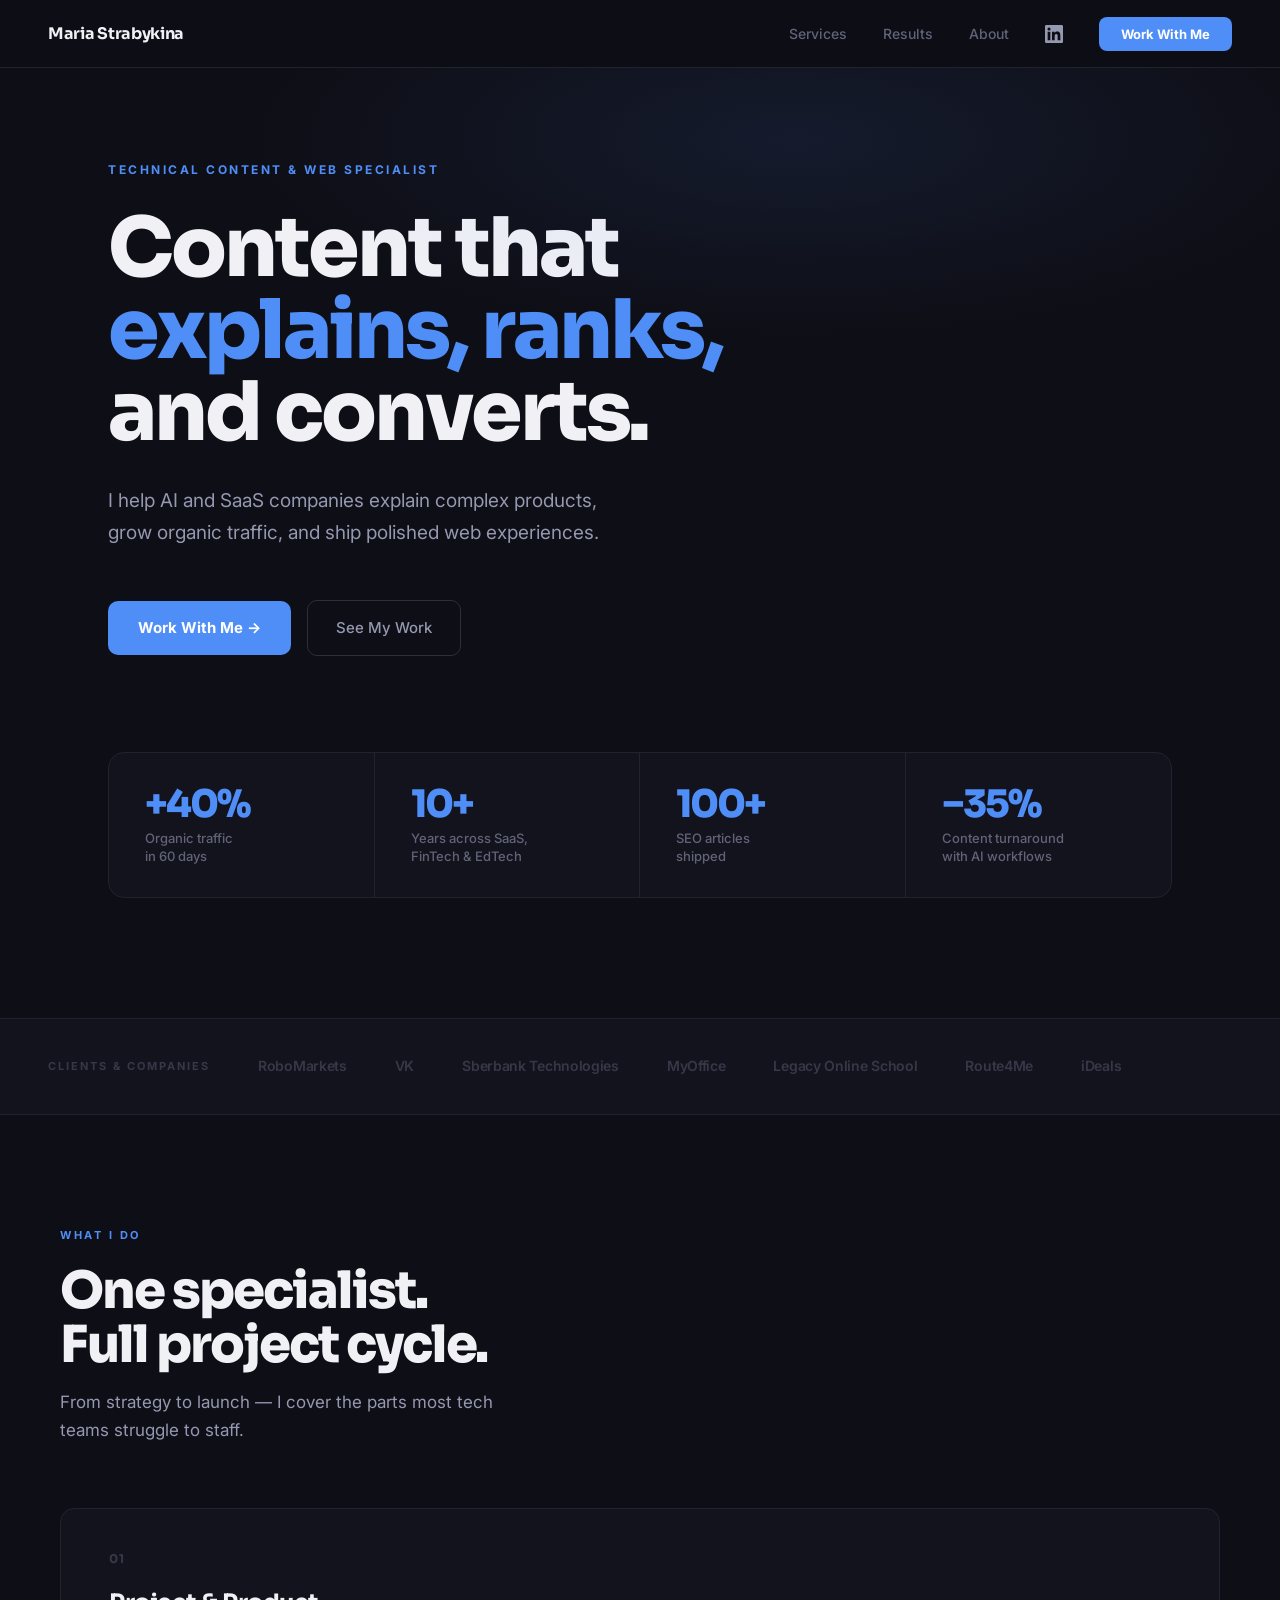
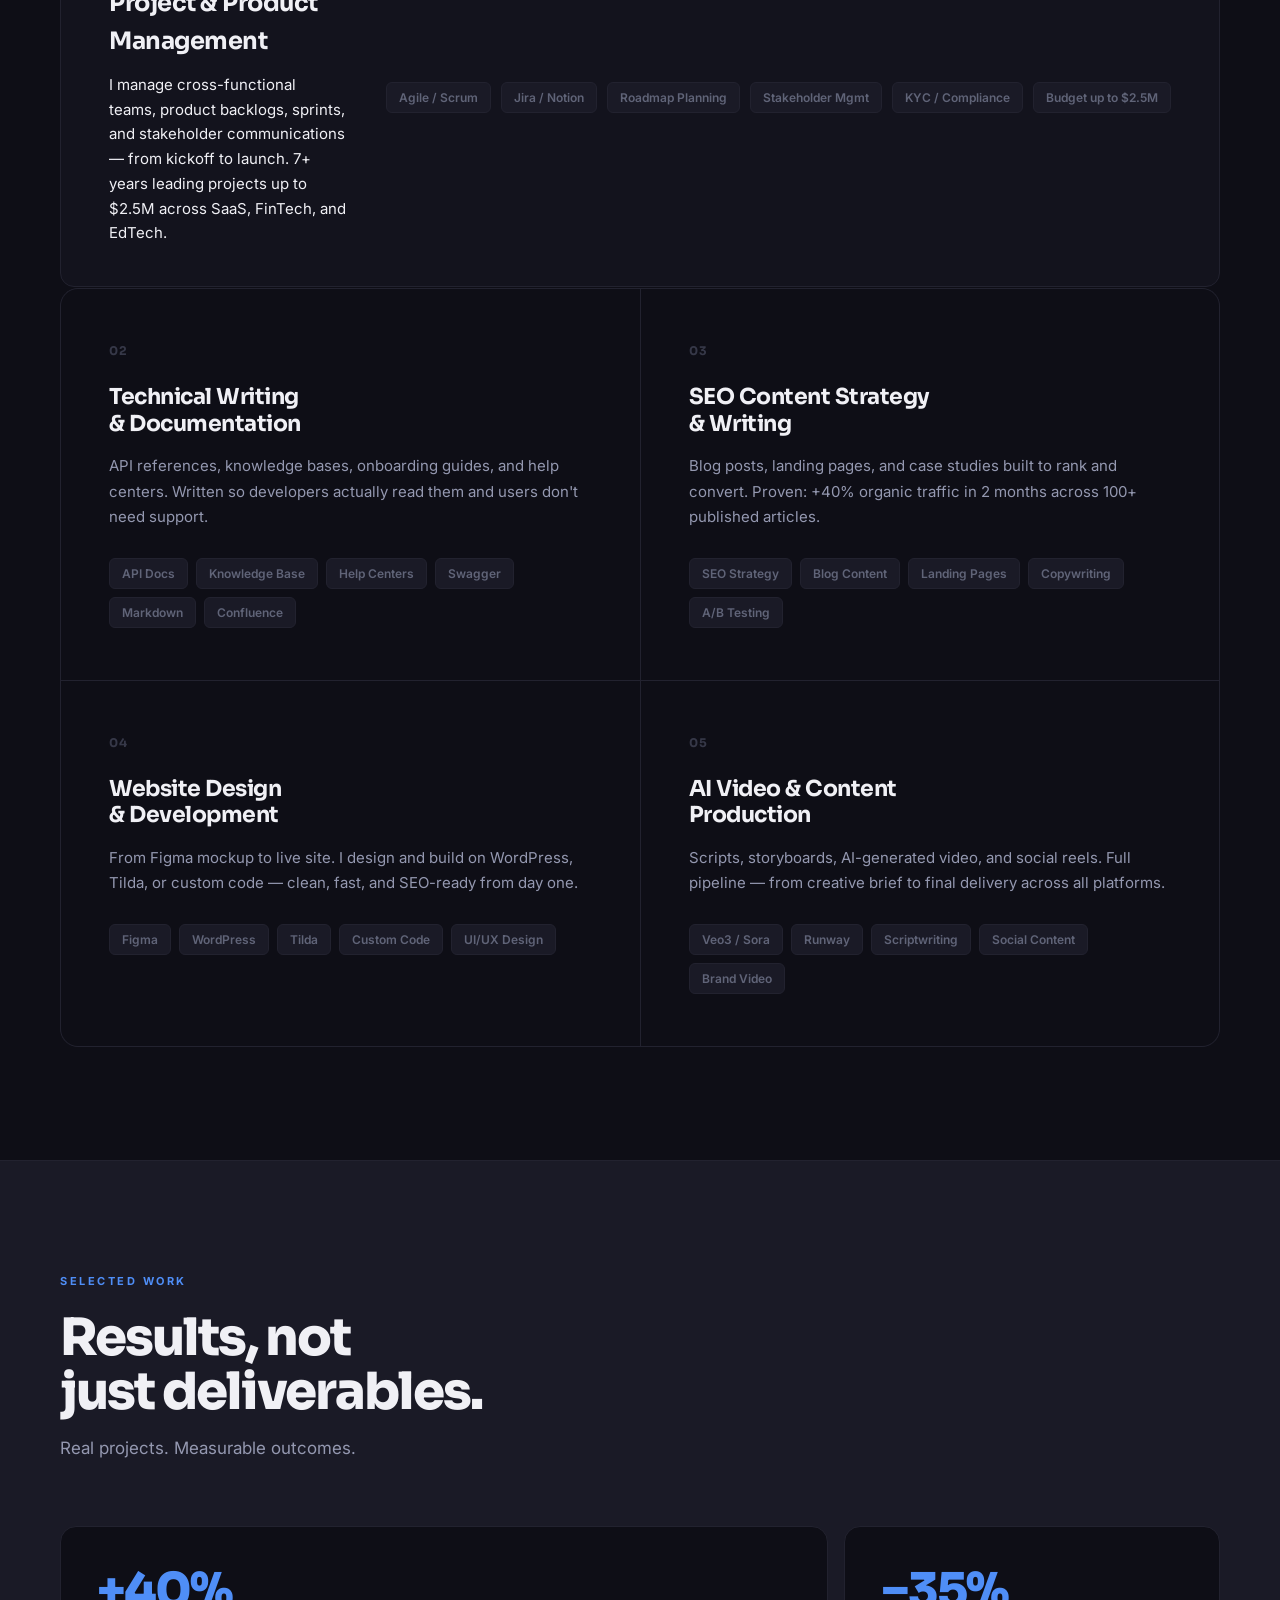
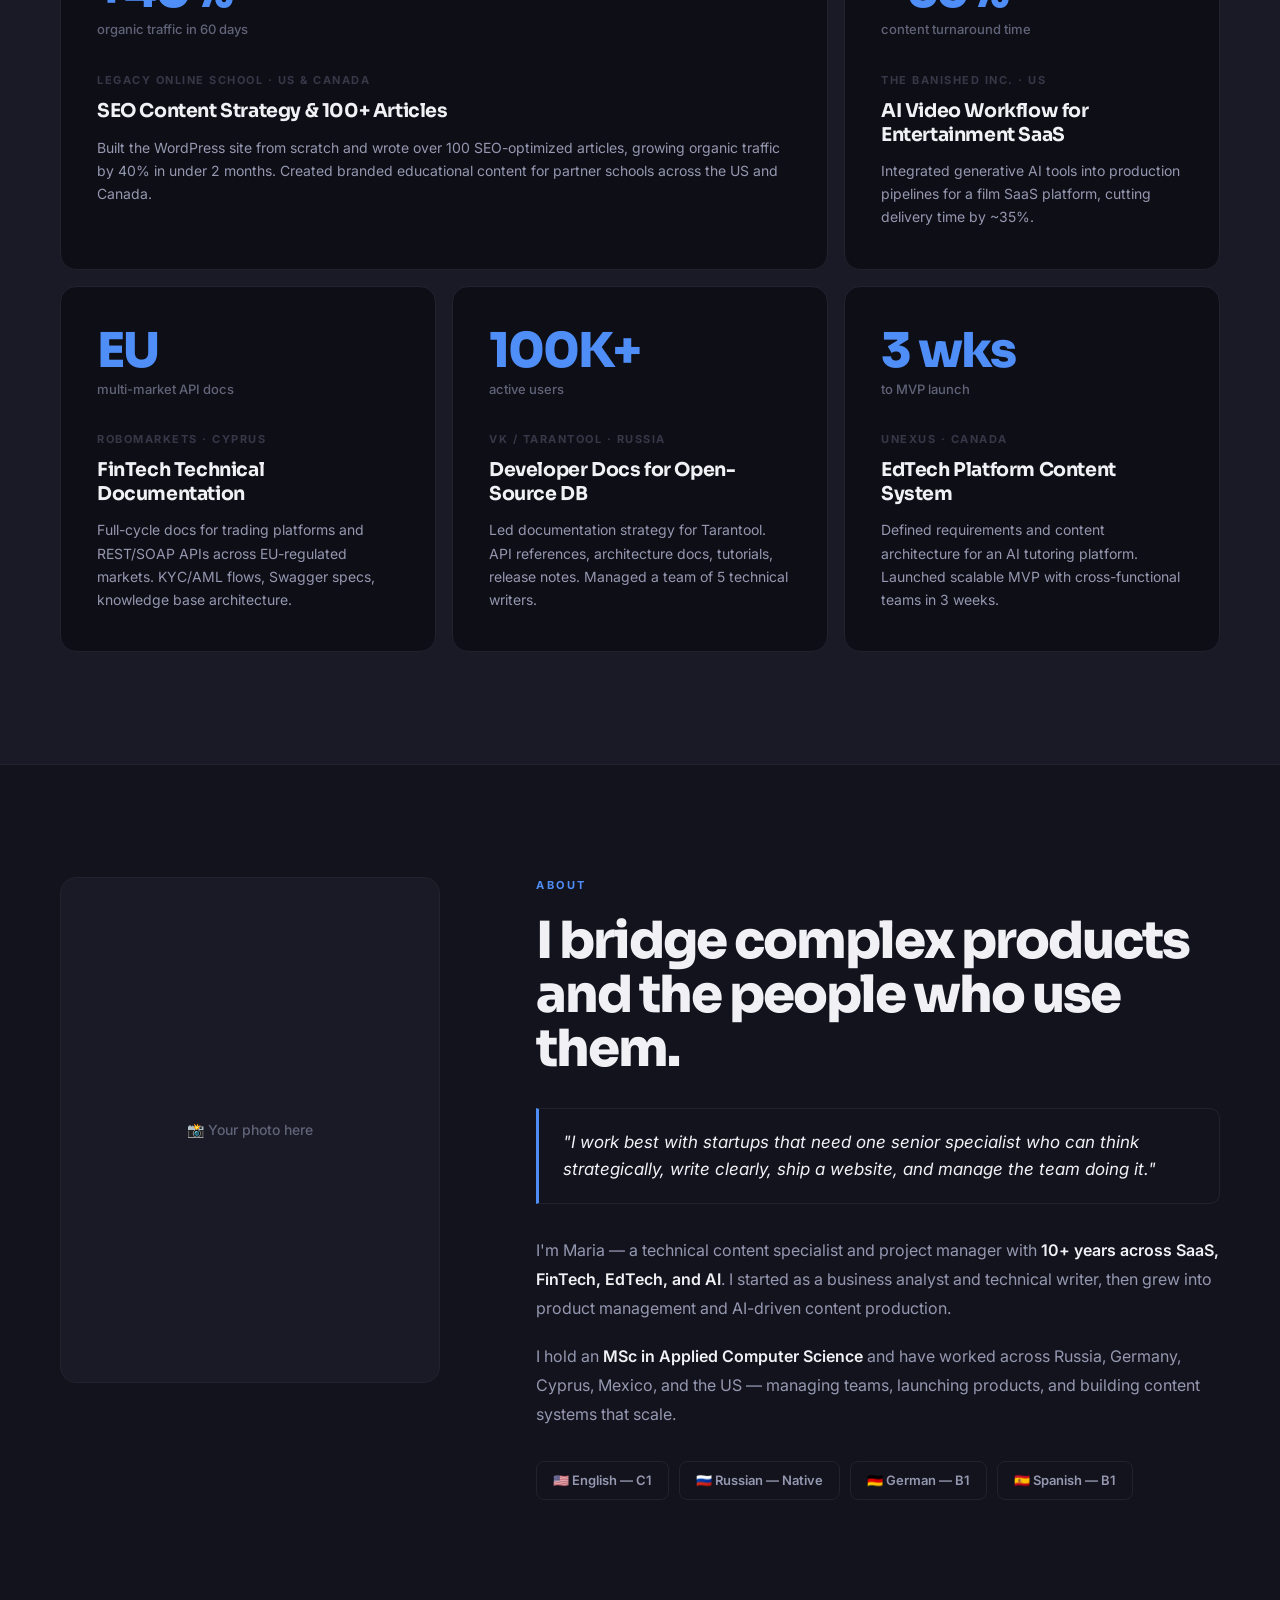
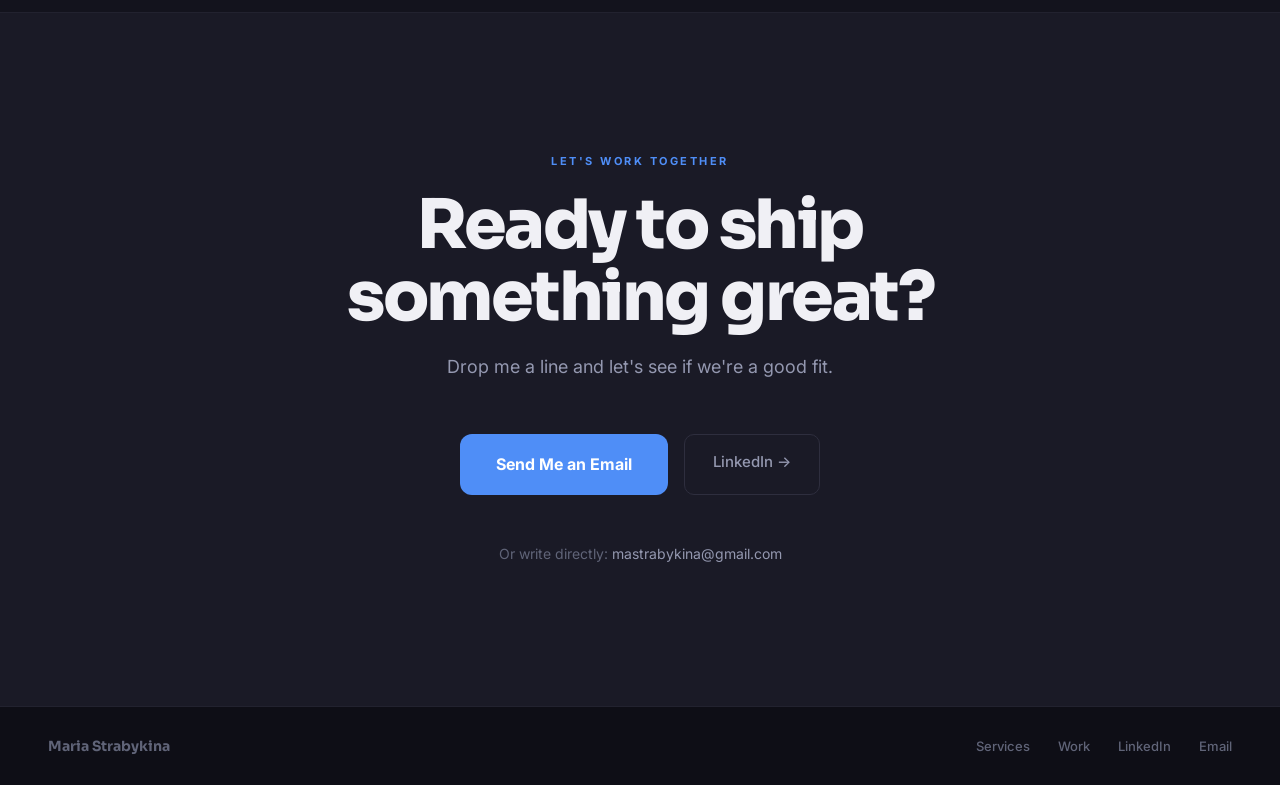
==== index.html @ b0e632a7 "Initial portfolio site — Maria Strabykina" ====
<!DOCTYPE html>
<html lang="en">
<head>
  <meta charset="UTF-8" />
  <meta name="viewport" content="width=device-width, initial-scale=1.0" />
  <title>Maria Strabykina — Technical Content & Web Specialist</title>
  <meta name="description" content="I help AI and SaaS companies explain complex products, rank on Google, and ship faster — through documentation, SEO content, web design, and project management." />
  <link rel="preconnect" href="https://fonts.googleapis.com" />
  <link href="https://fonts.googleapis.com/css2?family=Inter:wght@300;400;500;600;700&family=Sora:wght@400;600;700;800&display=swap" rel="stylesheet" />
  <style>
    *, *::before, *::after { box-sizing: border-box; margin: 0; padding: 0; }

    :root {
      --bg:      #0e0e16;
      --bg2:     #13131d;
      --bg3:     #1a1a26;
      --border:  #22222f;
      --border2: #2e2e3e;
      --text:    #f0f0f5;
      --text2:   #9498b0;
      --muted:   #606478;
      --muted2:  #363848;
      --accent:  #4f8ef7;
      --accent2: #2563eb;
    }

    html { scroll-behavior: smooth; }

    body {
      font-family: 'Inter', sans-serif;
      background: var(--bg);
      color: var(--text);
      line-height: 1.6;
      -webkit-font-smoothing: antialiased;
    }

    /* ── NAV ── */
    nav {
      position: fixed;
      top: 0; left: 0; right: 0;
      z-index: 100;
      background: rgba(14,14,22,0.92);
      backdrop-filter: blur(16px);
      border-bottom: 1px solid var(--border);
      padding: 0 48px;
      height: 68px;
      display: flex;
      align-items: center;
      justify-content: space-between;
    }

    .nav-logo {
      font-family: 'Sora', sans-serif;
      font-weight: 700;
      font-size: 16px;
      color: var(--text);
      text-decoration: none;
      letter-spacing: -0.3px;
    }

    .nav-links {
      display: flex;
      gap: 36px;
      list-style: none;
      align-items: center;
    }

    .nav-links a {
      text-decoration: none;
      color: var(--muted);
      font-size: 14px;
      font-weight: 500;
      transition: color 0.2s;
    }

    .nav-links a:hover { color: var(--text); }

    .nav-cta {
      background: var(--accent) !important;
      color: #ffffff !important;
      padding: 9px 22px;
      border-radius: 8px;
      font-size: 13px !important;
      font-weight: 700 !important;
      transition: opacity 0.2s !important;
    }

    .nav-cta:hover { opacity: 0.85 !important; }

    /* ── HERO ── */
    .hero {
      padding: 160px 48px 120px;
      max-width: 1160px;
      margin: 0 auto;
      position: relative;
    }

    .hero::before {
      content: '';
      position: absolute;
      top: 0; left: -200px; right: -200px;
      height: 700px;
      background: radial-gradient(ellipse 50% 40% at 60% 20%, rgba(79,142,247,0.1) 0%, transparent 70%);
      pointer-events: none;
    }

    .hero-label {
      font-size: 12px;
      font-weight: 700;
      text-transform: uppercase;
      letter-spacing: 2.5px;
      color: var(--accent);
      margin-bottom: 28px;
    }

    .hero h1 {
      font-family: 'Sora', sans-serif;
      font-size: clamp(48px, 6.5vw, 82px);
      font-weight: 800;
      line-height: 1.0;
      letter-spacing: -3px;
      color: var(--text);
      max-width: 900px;
      margin-bottom: 32px;
    }

    .hero h1 em {
      font-style: normal;
      color: var(--accent);
    }

    .hero-sub {
      font-size: 19px;
      color: var(--text2);
      max-width: 520px;
      line-height: 1.65;
      margin-bottom: 52px;
      font-weight: 400;
    }

    .hero-actions {
      display: flex;
      gap: 16px;
      flex-wrap: wrap;
      align-items: center;
      margin-bottom: 96px;
    }

    .btn-primary {
      background: var(--accent);
      color: #ffffff;
      padding: 15px 30px;
      border-radius: 10px;
      font-size: 15px;
      font-weight: 700;
      text-decoration: none;
      transition: opacity 0.2s, transform 0.15s;
      display: inline-flex;
      align-items: center;
      gap: 8px;
    }

    .btn-primary:hover { opacity: 0.88; transform: translateY(-1px); }

    .btn-outline {
      border: 1px solid var(--border2);
      color: var(--text2);
      padding: 15px 28px;
      border-radius: 10px;
      font-size: 15px;
      font-weight: 500;
      text-decoration: none;
      transition: border-color 0.2s, color 0.2s;
    }

    .btn-outline:hover { border-color: var(--border2); color: var(--text); }

    .hero-stats {
      display: grid;
      grid-template-columns: repeat(4, 1fr);
      gap: 0;
      border: 1px solid var(--border);
      border-radius: 16px;
      overflow: hidden;
      background: var(--bg2);
    }

    .stat-item {
      padding: 32px 36px;
      border-right: 1px solid var(--border);
    }

    .stat-item:last-child { border-right: none; }

    .stat-number {
      font-family: 'Sora', sans-serif;
      font-size: 38px;
      font-weight: 800;
      color: var(--accent);
      letter-spacing: -2px;
      line-height: 1;
      margin-bottom: 6px;
    }

    .stat-label {
      font-size: 13px;
      color: var(--muted);
      font-weight: 500;
      line-height: 1.4;
    }

    /* ── LOGOS ── */
    .logos-section {
      border-top: 1px solid var(--border);
      border-bottom: 1px solid var(--border);
      background: var(--bg2);
      padding: 36px 48px;
      display: flex;
      align-items: center;
      gap: 48px;
      overflow: hidden;
    }

    .logos-label {
      font-size: 11px;
      font-weight: 700;
      color: var(--muted2);
      text-transform: uppercase;
      letter-spacing: 2px;
      white-space: nowrap;
      flex-shrink: 0;
    }

    .logos-row {
      display: flex;
      gap: 48px;
      align-items: center;
      flex-wrap: wrap;
    }

    .logo-pill {
      font-size: 14px;
      font-weight: 600;
      color: var(--muted2);
      letter-spacing: -0.3px;
      transition: color 0.2s;
    }

    .logo-pill:hover { color: var(--muted); }

    /* ── SECTION COMMONS ── */
    section { padding: 112px 48px; }

    .section-inner { max-width: 1160px; margin: 0 auto; }

    .section-tag {
      font-size: 11px;
      font-weight: 700;
      text-transform: uppercase;
      letter-spacing: 2.5px;
      color: var(--accent);
      margin-bottom: 20px;
    }

    .section-title {
      font-family: 'Sora', sans-serif;
      font-size: clamp(32px, 4vw, 52px);
      font-weight: 800;
      letter-spacing: -2px;
      line-height: 1.05;
      color: var(--text);
      margin-bottom: 16px;
    }

    .section-sub {
      font-size: 17px;
      color: var(--text2);
      max-width: 480px;
      line-height: 1.65;
      margin-bottom: 64px;
    }

    /* ── SERVICES ── */
    #services { background: var(--bg); }

    .services-grid {
      display: grid;
      grid-template-columns: repeat(2, 1fr);
      gap: 1px;
      background: var(--border);
      border: 1px solid var(--border);
      border-radius: 18px;
      overflow: hidden;
      margin-bottom: 1px;
    }

    .service-card {
      background: var(--bg);
      padding: 52px 48px;
      transition: background 0.2s;
      cursor: default;
    }

    .service-card:hover { background: var(--bg3); }

    .service-number {
      font-family: 'Sora', sans-serif;
      font-size: 12px;
      font-weight: 700;
      color: var(--muted2);
      margin-bottom: 24px;
      letter-spacing: 1px;
    }

    .service-name {
      font-family: 'Sora', sans-serif;
      font-size: 22px;
      font-weight: 700;
      color: var(--text);
      margin-bottom: 16px;
      letter-spacing: -0.5px;
      line-height: 1.2;
    }

    .service-desc {
      font-size: 15px;
      color: var(--text2);
      line-height: 1.7;
      margin-bottom: 28px;
    }

    .service-tags { display: flex; flex-wrap: wrap; gap: 8px; }

    .tag {
      background: var(--bg3);
      border: 1px solid var(--border);
      color: var(--muted);
      font-size: 12px;
      font-weight: 600;
      padding: 5px 12px;
      border-radius: 6px;
    }

    .pm-bar {
      background: var(--bg2);
      border: 1px solid var(--border);
      border-radius: 14px;
      padding: 40px 48px;
      margin-bottom: 2px;
      display: grid;
      grid-template-columns: 1fr auto;
      gap: 40px;
      align-items: center;
    }

    .pm-bar-tags { display: flex; gap: 10px; flex-wrap: wrap; }

    /* ── WORK ── */
    #work { background: var(--bg2); border-top: 1px solid var(--border); }

    .work-grid {
      display: grid;
      grid-template-columns: repeat(12, 1fr);
      gap: 16px;
    }

    .work-card {
      background: var(--bg);
      border: 1px solid var(--border);
      border-radius: 16px;
      padding: 40px 36px;
      transition: box-shadow 0.2s, transform 0.2s;
    }

    .work-card:hover {
      box-shadow: 0 8px 40px rgba(0,0,0,0.4);
      transform: translateY(-3px);
      border-color: var(--border2);
    }

    .work-card.col-8 { grid-column: span 8; }
    .work-card.col-4 { grid-column: span 4; }

    .work-metric {
      font-family: 'Sora', sans-serif;
      font-size: 48px;
      font-weight: 800;
      color: var(--accent);
      letter-spacing: -2px;
      line-height: 1;
      margin-bottom: 4px;
    }

    .work-metric-label {
      font-size: 13px;
      color: var(--muted);
      font-weight: 500;
      margin-bottom: 32px;
    }

    .work-client {
      font-size: 11px;
      font-weight: 700;
      text-transform: uppercase;
      letter-spacing: 1.5px;
      color: var(--muted2);
      margin-bottom: 10px;
    }

    .work-title {
      font-family: 'Sora', sans-serif;
      font-size: 19px;
      font-weight: 700;
      color: var(--text);
      margin-bottom: 12px;
      letter-spacing: -0.4px;
      line-height: 1.25;
    }

    .work-desc {
      font-size: 14px;
      color: var(--text2);
      line-height: 1.65;
    }

    /* ── ABOUT ── */
    #about { background: var(--bg2); border-top: 1px solid var(--border); }

    .about-grid {
      display: grid;
      grid-template-columns: 380px 1fr;
      gap: 96px;
      align-items: start;
    }

    .about-photo {
      aspect-ratio: 3/4;
      background: var(--bg3);
      border: 1px solid var(--border);
      border-radius: 16px;
      display: flex;
      align-items: center;
      justify-content: center;
      color: var(--muted);
      font-size: 14px;
      font-weight: 500;
      text-align: center;
      padding: 24px;
    }

    .about-text {
      font-size: 16px;
      color: var(--text2);
      line-height: 1.8;
      margin-bottom: 20px;
    }

    .about-text strong { color: var(--text); font-weight: 600; }

    .about-highlight {
      background: var(--bg2);
      border: 1px solid var(--border);
      border-left: 3px solid var(--accent);
      border-radius: 0 10px 10px 0;
      padding: 20px 24px;
      margin: 32px 0;
      font-size: 17px;
      color: var(--text);
      line-height: 1.6;
      font-style: italic;
    }

    .about-langs { display: flex; gap: 10px; flex-wrap: wrap; margin-top: 32px; }

    .lang-badge {
      background: var(--bg2);
      border: 1px solid var(--border);
      border-radius: 8px;
      padding: 8px 16px;
      font-size: 13px;
      font-weight: 600;
      color: var(--text2);
    }

    /* ── CTA ── */
    #contact {
      background: var(--bg3);
      border-top: 1px solid var(--border);
      padding: 140px 48px;
      text-align: center;
    }

    .cta-title {
      font-family: 'Sora', sans-serif;
      font-size: clamp(40px, 5.5vw, 68px);
      font-weight: 800;
      color: var(--text);
      letter-spacing: -2.5px;
      line-height: 1.05;
      margin-bottom: 20px;
      max-width: 720px;
      margin-left: auto;
      margin-right: auto;
    }

    .cta-sub {
      font-size: 18px;
      color: var(--text2);
      margin-bottom: 52px;
      max-width: 420px;
      margin-left: auto;
      margin-right: auto;
    }

    .cta-actions {
      display: flex;
      gap: 16px;
      justify-content: center;
      flex-wrap: wrap;
      margin-bottom: 48px;
    }

    .btn-accent-large {
      background: var(--accent);
      color: #ffffff;
      padding: 18px 36px;
      border-radius: 12px;
      font-size: 16px;
      font-weight: 700;
      text-decoration: none;
      transition: opacity 0.2s, transform 0.15s;
    }

    .btn-accent-large:hover { opacity: 0.88; transform: translateY(-2px); }

    .cta-email { font-size: 14px; color: var(--muted); }
    .cta-email a { color: var(--text2); text-decoration: none; transition: color 0.2s; }
    .cta-email a:hover { color: var(--accent); }

    /* ── FOOTER ── */
    footer {
      background: var(--bg);
      border-top: 1px solid var(--border);
      padding: 28px 48px;
      display: flex;
      align-items: center;
      justify-content: space-between;
    }

    .footer-name {
      font-family: 'Sora', sans-serif;
      font-size: 14px;
      font-weight: 700;
      color: var(--muted);
    }

    .footer-links { display: flex; gap: 28px; }

    .footer-links a {
      text-decoration: none;
      color: var(--muted);
      font-size: 13px;
      font-weight: 500;
      transition: color 0.2s;
    }

    .footer-links a:hover { color: var(--text2); }

    /* ── RESPONSIVE ── */
    @media (max-width: 900px) {
      nav { padding: 0 24px; }
      .nav-links li:not(:last-child) { display: none; }
      section, .hero { padding-left: 24px; padding-right: 24px; }
      .hero-stats { grid-template-columns: repeat(2, 1fr); }
      .stat-item:nth-child(2) { border-right: none; }
      .services-grid { grid-template-columns: 1fr; }
      .work-card.col-8, .work-card.col-4 { grid-column: span 12; }
      .about-grid { grid-template-columns: 1fr; gap: 40px; }
      .about-photo { display: none; }
      .pm-bar { grid-template-columns: 1fr; gap: 24px; }
      .logos-section { flex-direction: column; align-items: flex-start; gap: 20px; padding: 32px 24px; }
      footer { flex-direction: column; gap: 16px; text-align: center; padding: 24px; }
    }
  </style>
</head>
<body>

<!-- NAV -->
<nav>
  <a href="#" class="nav-logo">Maria Strabykina</a>
  <ul class="nav-links">
    <li><a href="#services">Services</a></li>
    <li><a href="#work">Results</a></li>
    <li><a href="#about">About</a></li>
    <li><a href="https://www.linkedin.com/in/maria-strabykina/" target="_blank" rel="noopener" aria-label="LinkedIn" style="display:flex;align-items:center;color:var(--text2);transition:color 0.2s;" onmouseover="this.style.color='#4f8ef7'" onmouseout="this.style.color='var(--text2)'"><svg width="18" height="18" viewBox="0 0 24 24" fill="currentColor"><path d="M20.447 20.452h-3.554v-5.569c0-1.328-.027-3.037-1.852-3.037-1.853 0-2.136 1.445-2.136 2.939v5.667H9.351V9h3.414v1.561h.046c.477-.9 1.637-1.85 3.37-1.85 3.601 0 4.267 2.37 4.267 5.455v6.286zM5.337 7.433a2.062 2.062 0 0 1-2.063-2.065 2.064 2.064 0 1 1 2.063 2.065zm1.782 13.019H3.555V9h3.564v11.452zM22.225 0H1.771C.792 0 0 .774 0 1.729v20.542C0 23.227.792 24 1.771 24h20.451C23.2 24 24 23.227 24 22.271V1.729C24 .774 23.2 0 22.222 0h.003z"/></svg></a></li>
    <li><a href="#contact" class="nav-cta">Work With Me</a></li>
  </ul>
</nav>

<!-- HERO -->
<div class="hero">
  <p class="hero-label">Technical Content & Web Specialist</p>

  <h1>Content that<br><em>explains, ranks,</em><br>and converts.</h1>

  <p class="hero-sub">
    I help AI and SaaS companies explain complex products,
    grow organic traffic, and ship polished web experiences.
  </p>

  <div class="hero-actions">
    <a href="#contact" class="btn-primary">Work With Me →</a>
    <a href="#work" class="btn-outline">See My Work</a>
  </div>

  <div class="hero-stats">
    <div class="stat-item">
      <div class="stat-number">+40%</div>
      <div class="stat-label">Organic traffic<br>in 60 days</div>
    </div>
    <div class="stat-item">
      <div class="stat-number">10+</div>
      <div class="stat-label">Years across SaaS,<br>FinTech & EdTech</div>
    </div>
    <div class="stat-item">
      <div class="stat-number">100+</div>
      <div class="stat-label">SEO articles<br>shipped</div>
    </div>
    <div class="stat-item">
      <div class="stat-number">−35%</div>
      <div class="stat-label">Content turnaround<br>with AI workflows</div>
    </div>
  </div>
</div>

<!-- LOGOS -->
<div class="logos-section">
  <span class="logos-label">Clients & Companies</span>
  <div class="logos-row">
    <span class="logo-pill">RoboMarkets</span>
    <span class="logo-pill">VK</span>
    <span class="logo-pill">Sberbank Technologies</span>
    <span class="logo-pill">MyOffice</span>
    <span class="logo-pill">Legacy Online School</span>
    <span class="logo-pill">Route4Me</span>
    <span class="logo-pill">iDeals</span>
  </div>
</div>

<!-- SERVICES -->
<section id="services">
  <div class="section-inner">
    <p class="section-tag">What I do</p>
    <h2 class="section-title">One specialist.<br>Full project cycle.</h2>
    <p class="section-sub">From strategy to launch — I cover the parts most tech teams struggle to staff.</p>

    <!-- PM — PRIMARY SERVICE -->
    <div class="pm-bar" style="margin-bottom: 1px;">
      <div>
        <p class="service-number" style="margin-bottom: 16px;">01</p>
        <h3 style="font-family: 'Sora', sans-serif; font-size: 24px; font-weight: 700; color: var(--white); margin-bottom: 12px; letter-spacing: -0.5px;">Project & Product Management</h3>
        <p style="font-size: 15px; color: var(--gray); line-height: 1.65; max-width: 580px;">I manage cross-functional teams, product backlogs, sprints, and stakeholder communications — from kickoff to launch. 7+ years leading projects up to $2.5M across SaaS, FinTech, and EdTech.</p>
      </div>
      <div class="pm-bar-tags">
        <span class="tag">Agile / Scrum</span>
        <span class="tag">Jira / Notion</span>
        <span class="tag">Roadmap Planning</span>
        <span class="tag">Stakeholder Mgmt</span>
        <span class="tag">KYC / Compliance</span>
        <span class="tag">Budget up to $2.5M</span>
      </div>
    </div>

    <!-- 4 supporting services -->
    <div class="services-grid">
      <div class="service-card">
        <p class="service-number">02</p>
        <h3 class="service-name">Technical Writing<br>& Documentation</h3>
        <p class="service-desc">API references, knowledge bases, onboarding guides, and help centers. Written so developers actually read them and users don't need support.</p>
        <div class="service-tags">
          <span class="tag">API Docs</span>
          <span class="tag">Knowledge Base</span>
          <span class="tag">Help Centers</span>
          <span class="tag">Swagger</span>
          <span class="tag">Markdown</span>
          <span class="tag">Confluence</span>
        </div>
      </div>

      <div class="service-card">
        <p class="service-number">03</p>
        <h3 class="service-name">SEO Content Strategy<br>& Writing</h3>
        <p class="service-desc">Blog posts, landing pages, and case studies built to rank and convert. Proven: +40% organic traffic in 2 months across 100+ published articles.</p>
        <div class="service-tags">
          <span class="tag">SEO Strategy</span>
          <span class="tag">Blog Content</span>
          <span class="tag">Landing Pages</span>
          <span class="tag">Copywriting</span>
          <span class="tag">A/B Testing</span>
        </div>
      </div>

      <div class="service-card">
        <p class="service-number">04</p>
        <h3 class="service-name">Website Design<br>& Development</h3>
        <p class="service-desc">From Figma mockup to live site. I design and build on WordPress, Tilda, or custom code — clean, fast, and SEO-ready from day one.</p>
        <div class="service-tags">
          <span class="tag">Figma</span>
          <span class="tag">WordPress</span>
          <span class="tag">Tilda</span>
          <span class="tag">Custom Code</span>
          <span class="tag">UI/UX Design</span>
        </div>
      </div>

      <div class="service-card">
        <p class="service-number">05</p>
        <h3 class="service-name">AI Video & Content<br>Production</h3>
        <p class="service-desc">Scripts, storyboards, AI-generated video, and social reels. Full pipeline — from creative brief to final delivery across all platforms.</p>
        <div class="service-tags">
          <span class="tag">Veo3 / Sora</span>
          <span class="tag">Runway</span>
          <span class="tag">Scriptwriting</span>
          <span class="tag">Social Content</span>
          <span class="tag">Brand Video</span>
        </div>
      </div>
    </div>
  </div>
</section>

<!-- WORK -->
<section id="work" style="background: var(--bg3); border-top: 1px solid var(--border);">
  <div class="section-inner">
    <p class="section-tag">Selected Work</p>
    <h2 class="section-title">Results, not<br>just deliverables.</h2>
    <p class="section-sub">Real projects. Measurable outcomes.</p>

    <div class="work-grid">

      <div class="work-card col-8">
        <div class="work-metric">+40%</div>
        <div class="work-metric-label">organic traffic in 60 days</div>
        <p class="work-client">Legacy Online School · US & Canada</p>
        <h4 class="work-title">SEO Content Strategy & 100+ Articles</h4>
        <p class="work-desc">Built the WordPress site from scratch and wrote over 100 SEO-optimized articles, growing organic traffic by 40% in under 2 months. Created branded educational content for partner schools across the US and Canada.</p>
      </div>

      <div class="work-card col-4">
        <div class="work-metric">−35%</div>
        <div class="work-metric-label">content turnaround time</div>
        <p class="work-client">The Banished Inc. · US</p>
        <h4 class="work-title">AI Video Workflow for Entertainment SaaS</h4>
        <p class="work-desc">Integrated generative AI tools into production pipelines for a film SaaS platform, cutting delivery time by ~35%.</p>
      </div>

      <div class="work-card col-4">
        <div class="work-metric">EU</div>
        <div class="work-metric-label">multi-market API docs</div>
        <p class="work-client">RoboMarkets · Cyprus</p>
        <h4 class="work-title">FinTech Technical Documentation</h4>
        <p class="work-desc">Full-cycle docs for trading platforms and REST/SOAP APIs across EU-regulated markets. KYC/AML flows, Swagger specs, knowledge base architecture.</p>
      </div>

      <div class="work-card col-4">
        <div class="work-metric">100K+</div>
        <div class="work-metric-label">active users</div>
        <p class="work-client">VK / Tarantool · Russia</p>
        <h4 class="work-title">Developer Docs for Open-Source DB</h4>
        <p class="work-desc">Led documentation strategy for Tarantool. API references, architecture docs, tutorials, release notes. Managed a team of 5 technical writers.</p>
      </div>

      <div class="work-card col-4">
        <div class="work-metric">3 wks</div>
        <div class="work-metric-label">to MVP launch</div>
        <p class="work-client">uNexus · Canada</p>
        <h4 class="work-title">EdTech Platform Content System</h4>
        <p class="work-desc">Defined requirements and content architecture for an AI tutoring platform. Launched scalable MVP with cross-functional teams in 3 weeks.</p>
      </div>

    </div>
  </div>
</section>

<!-- ABOUT -->
<section id="about">
  <div class="section-inner">
    <div class="about-grid">
      <div class="about-photo">
        📸 Your photo here
      </div>
      <div>
        <p class="section-tag">About</p>
        <h2 class="section-title">I bridge complex products and the people who use them.</h2>

        <div class="about-highlight">
          "I work best with startups that need one senior specialist who can think strategically, write clearly, ship a website, and manage the team doing it."
        </div>

        <p class="about-text">
          I'm Maria — a technical content specialist and project manager with <strong>10+ years across SaaS, FinTech, EdTech, and AI</strong>. I started as a business analyst and technical writer, then grew into product management and AI-driven content production.
        </p>

        <p class="about-text">
          I hold an <strong>MSc in Applied Computer Science</strong> and have worked across Russia, Germany, Cyprus, Mexico, and the US — managing teams, launching products, and building content systems that scale.
        </p>

        <div class="about-langs">
          <span class="lang-badge">🇺🇸 English — C1</span>
          <span class="lang-badge">🇷🇺 Russian — Native</span>
          <span class="lang-badge">🇩🇪 German — B1</span>
          <span class="lang-badge">🇪🇸 Spanish — B1</span>
        </div>
      </div>
    </div>
  </div>
</section>

<!-- CTA -->
<section id="contact">
  <p class="section-tag" style="text-align:center; margin-bottom: 20px;">Let's work together</p>
  <h2 class="cta-title">Ready to ship<br>something great?</h2>
  <p class="cta-sub">Drop me a line and let's see if we're a good fit.</p>

  <div class="cta-actions">
    <a href="mailto:mastrabykina@gmail.com" class="btn-accent-large">Send Me an Email</a>
    <a href="https://linkedin.com/in/maria-strabykina" class="btn-outline">LinkedIn →</a>
  </div>

  <p class="cta-email">Or write directly: <a href="mailto:mastrabykina@gmail.com">mastrabykina@gmail.com</a></p>
</section>

<!-- FOOTER -->
<footer>
  <span class="footer-name">Maria Strabykina</span>
  <div class="footer-links">
    <a href="#services">Services</a>
    <a href="#work">Work</a>
    <a href="https://linkedin.com/in/maria-strabykina">LinkedIn</a>
    <a href="mailto:mastrabykina@gmail.com">Email</a>
  </div>
</footer>

</body>
</html>
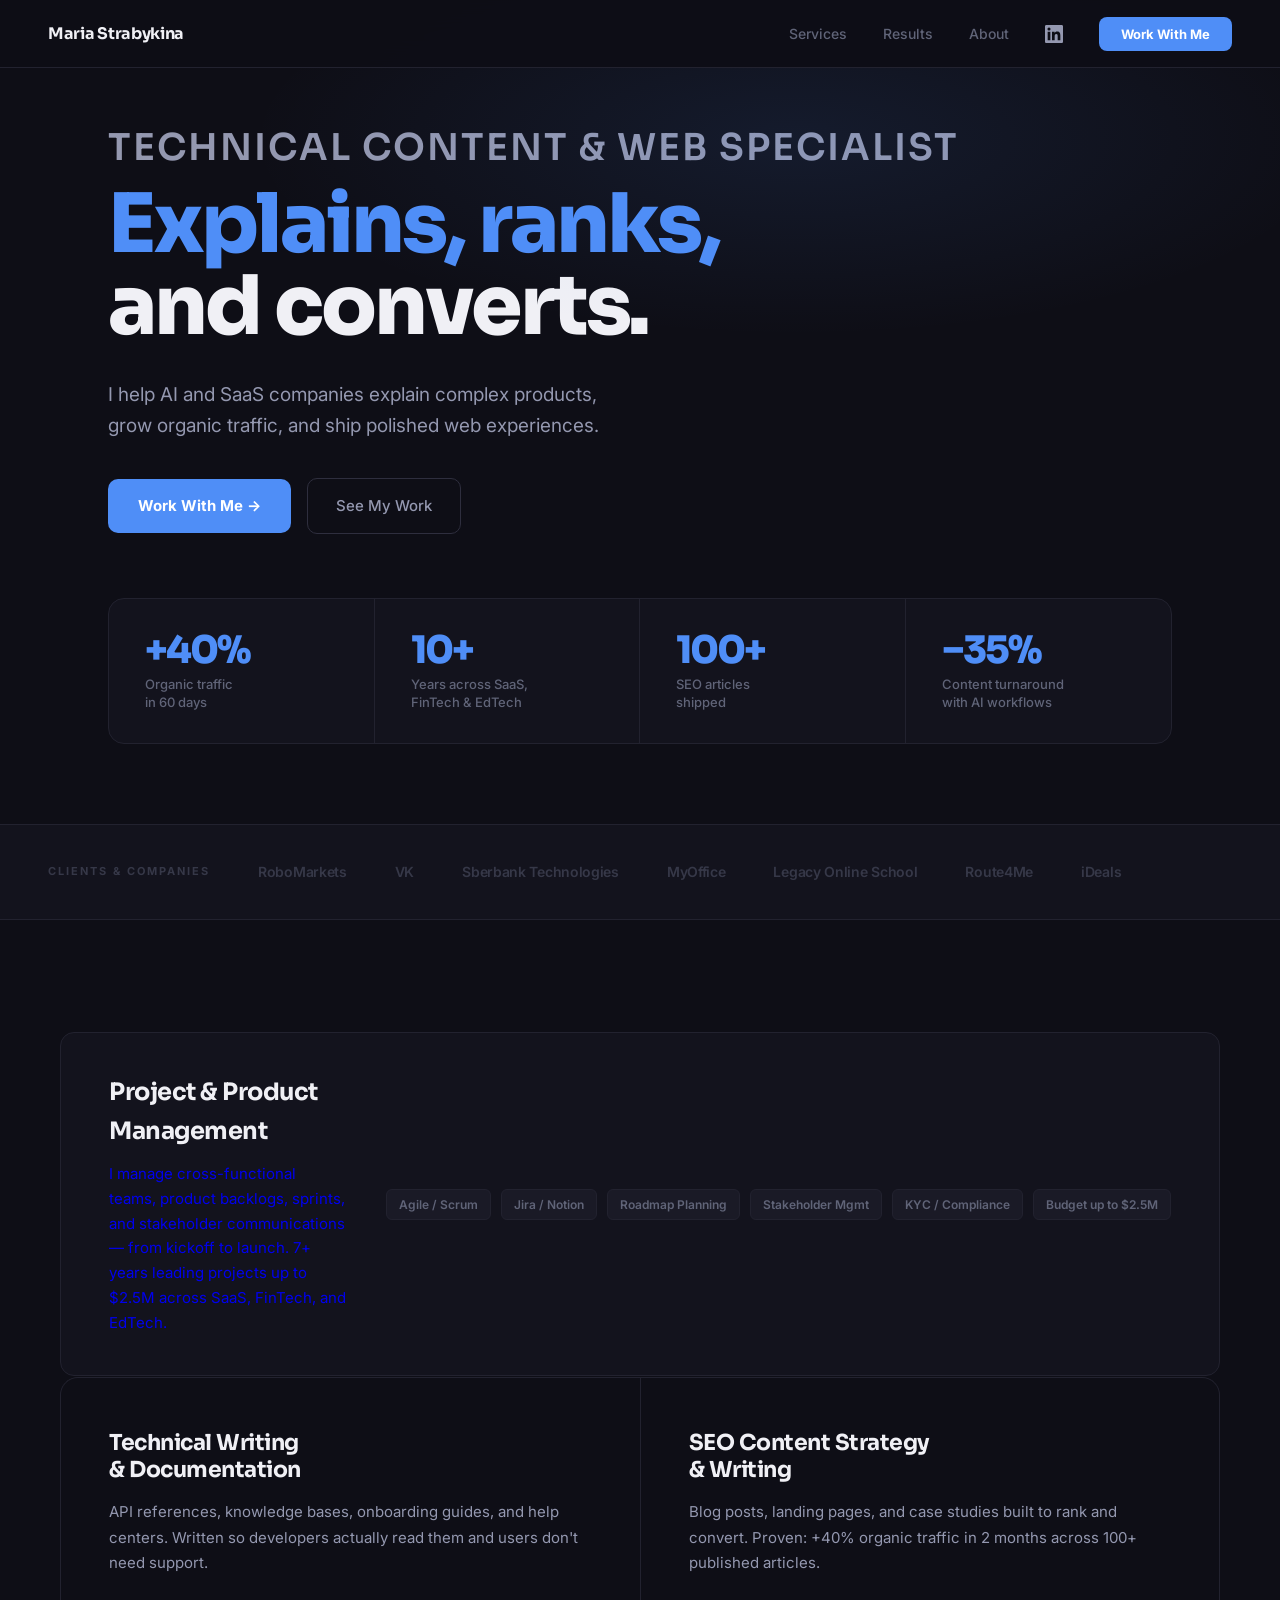
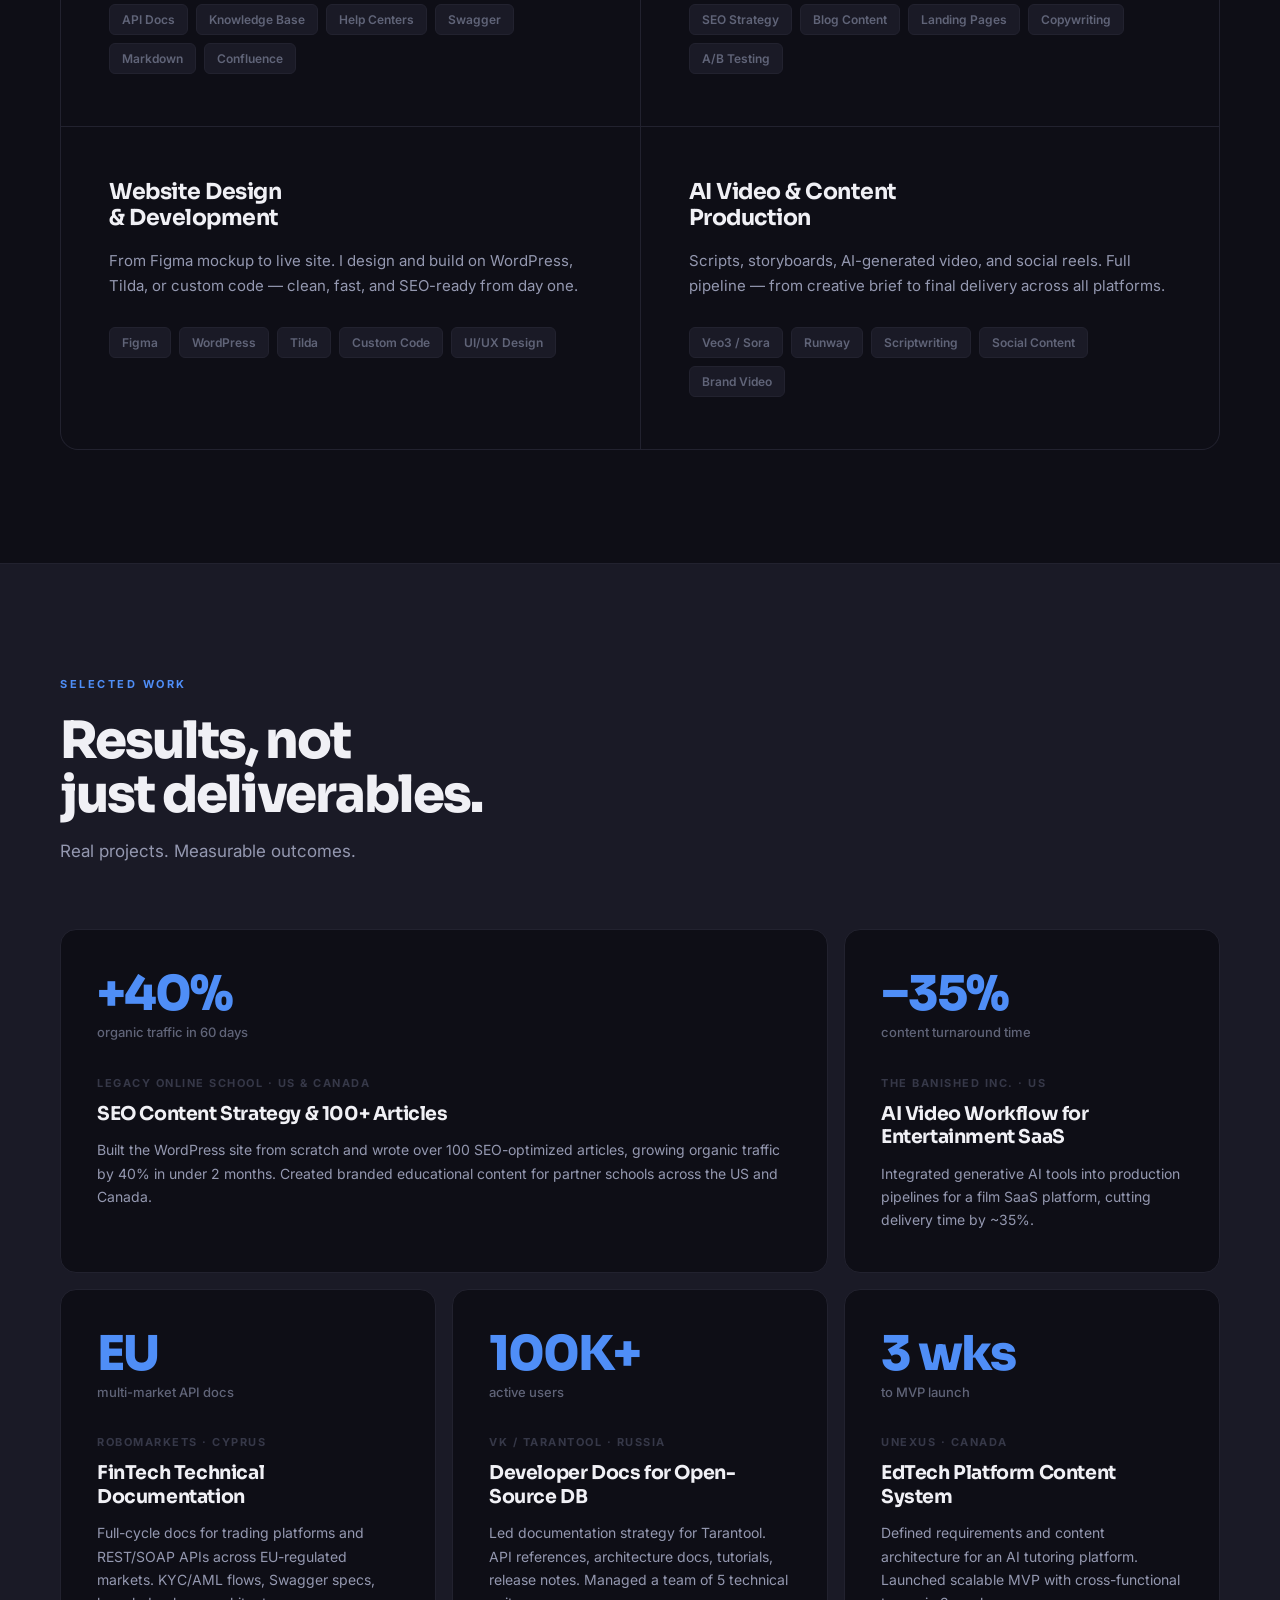
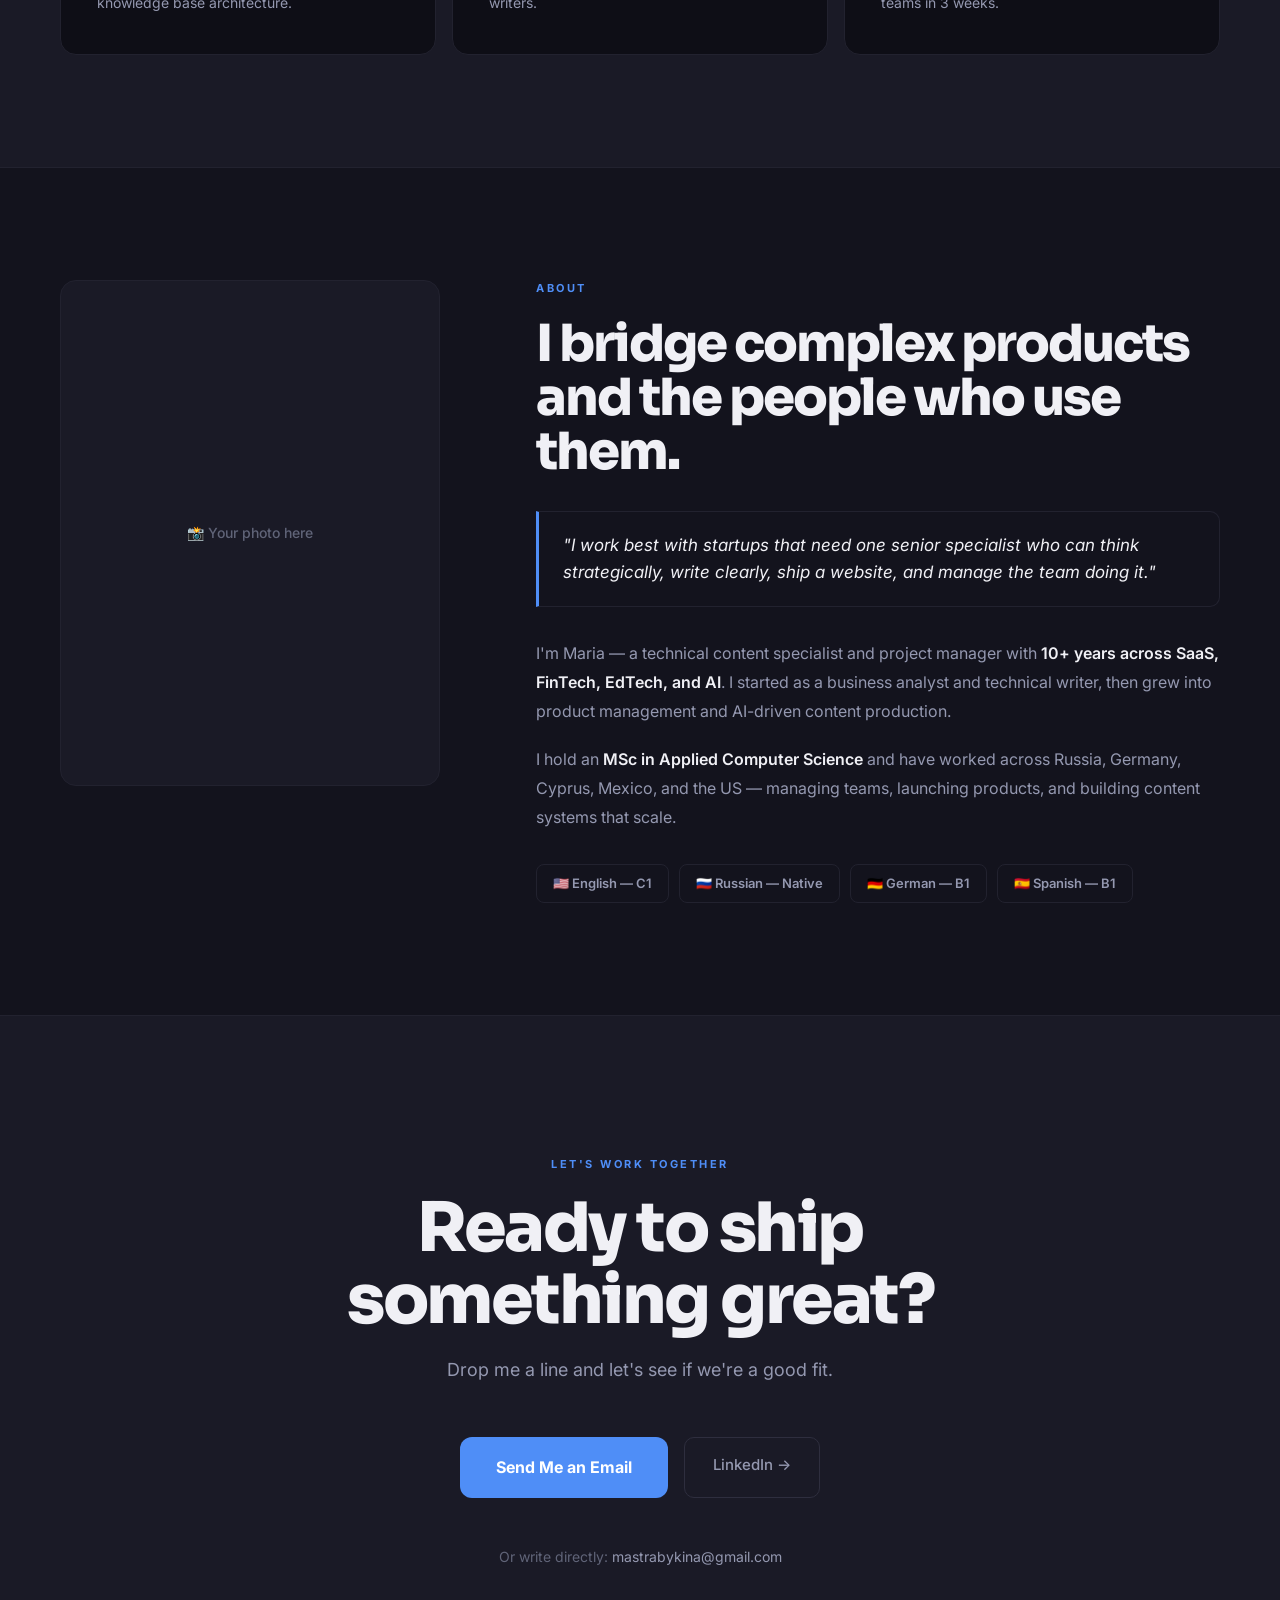
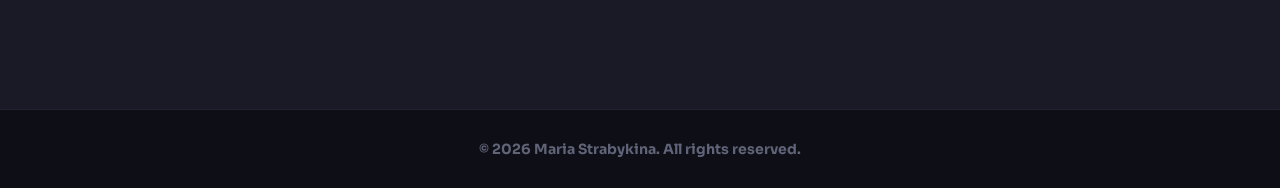
==== commit 1b0fe1b5: "Add service portfolio pages + clickable service cards" ====
--- a/index.html
+++ b/index.html
@@ -89,7 +89,7 @@
 
     /* ── HERO ── */
     .hero {
-      padding: 160px 48px 120px;
+      padding: 130px 48px 80px;
       max-width: 1160px;
       margin: 0 auto;
       position: relative;
@@ -134,7 +134,7 @@
       color: var(--text2);
       max-width: 520px;
       line-height: 1.65;
-      margin-bottom: 52px;
+      margin-bottom: 36px;
       font-weight: 400;
     }
 
@@ -143,7 +143,7 @@
       gap: 16px;
       flex-wrap: wrap;
       align-items: center;
-      margin-bottom: 96px;
+      margin-bottom: 64px;
     }
 
     .btn-primary {
@@ -599,14 +599,9 @@
 
 <!-- HERO -->
 <div class="hero">
-  <p class="hero-label">Technical Content & Web Specialist</p>
-
-  <h1>Content that<br><em>explains, ranks,</em><br>and converts.</h1>
-
-  <p class="hero-sub">
-    I help AI and SaaS companies explain complex products,
-    grow organic traffic, and ship polished web experiences.
-  </p>
+  <h1><span style="font-size:0.45em;font-weight:600;letter-spacing:2px;text-transform:uppercase;color:var(--text2);display:block;margin-bottom:16px;">Technical Content & Web Specialist</span><em>Explains, ranks,</em><br>and converts.</h1>
+
+  <p class="hero-sub">I help AI and SaaS companies explain complex products, grow organic traffic, and ship polished web experiences.</p>
 
   <div class="hero-actions">
     <a href="#contact" class="btn-primary">Work With Me →</a>
@@ -650,15 +645,11 @@
 <!-- SERVICES -->
 <section id="services">
   <div class="section-inner">
-    <p class="section-tag">What I do</p>
-    <h2 class="section-title">One specialist.<br>Full project cycle.</h2>
-    <p class="section-sub">From strategy to launch — I cover the parts most tech teams struggle to staff.</p>
-
     <!-- PM — PRIMARY SERVICE -->
-    <div class="pm-bar" style="margin-bottom: 1px;">
+    <a href="services/pm.html" style="text-decoration:none;display:block;">
+    <div class="pm-bar" style="margin-bottom: 1px; cursor:pointer;">
       <div>
-        <p class="service-number" style="margin-bottom: 16px;">01</p>
-        <h3 style="font-family: 'Sora', sans-serif; font-size: 24px; font-weight: 700; color: var(--white); margin-bottom: 12px; letter-spacing: -0.5px;">Project & Product Management</h3>
+        <h3 style="font-family: 'Sora', sans-serif; font-size: 24px; font-weight: 700; color: var(--text); margin-bottom: 12px; letter-spacing: -0.5px;">Project & Product Management</h3>
         <p style="font-size: 15px; color: var(--gray); line-height: 1.65; max-width: 580px;">I manage cross-functional teams, product backlogs, sprints, and stakeholder communications — from kickoff to launch. 7+ years leading projects up to $2.5M across SaaS, FinTech, and EdTech.</p>
       </div>
       <div class="pm-bar-tags">
@@ -669,12 +660,13 @@
         <span class="tag">KYC / Compliance</span>
         <span class="tag">Budget up to $2.5M</span>
       </div>
-    </div>
+    </div></a>
 
     <!-- 4 supporting services -->
     <div class="services-grid">
-      <div class="service-card">
-        <p class="service-number">02</p>
+      <a href="services/technical-writing.html" style="text-decoration:none;display:contents;">
+      <div class="service-card" style="cursor:pointer;">
+
         <h3 class="service-name">Technical Writing<br>& Documentation</h3>
         <p class="service-desc">API references, knowledge bases, onboarding guides, and help centers. Written so developers actually read them and users don't need support.</p>
         <div class="service-tags">
@@ -687,8 +679,7 @@
         </div>
       </div>
 
-      <div class="service-card">
-        <p class="service-number">03</p>
+      <a href="services/seo-content.html" style="text-decoration:none;display:contents;"><div class="service-card" style="cursor:pointer;">
         <h3 class="service-name">SEO Content Strategy<br>& Writing</h3>
         <p class="service-desc">Blog posts, landing pages, and case studies built to rank and convert. Proven: +40% organic traffic in 2 months across 100+ published articles.</p>
         <div class="service-tags">
@@ -700,8 +691,7 @@
         </div>
       </div>
 
-      <div class="service-card">
-        <p class="service-number">04</p>
+      <a href="services/web-design.html" style="text-decoration:none;display:contents;"><div class="service-card" style="cursor:pointer;">
         <h3 class="service-name">Website Design<br>& Development</h3>
         <p class="service-desc">From Figma mockup to live site. I design and build on WordPress, Tilda, or custom code — clean, fast, and SEO-ready from day one.</p>
         <div class="service-tags">
@@ -713,8 +703,7 @@
         </div>
       </div>
 
-      <div class="service-card">
-        <p class="service-number">05</p>
+      <a href="services/ai-video.html" style="text-decoration:none;display:contents;"><div class="service-card" style="cursor:pointer;">
         <h3 class="service-name">AI Video & Content<br>Production</h3>
         <p class="service-desc">Scripts, storyboards, AI-generated video, and social reels. Full pipeline — from creative brief to final delivery across all platforms.</p>
         <div class="service-tags">
@@ -831,14 +820,8 @@
 </section>
 
 <!-- FOOTER -->
-<footer>
-  <span class="footer-name">Maria Strabykina</span>
-  <div class="footer-links">
-    <a href="#services">Services</a>
-    <a href="#work">Work</a>
-    <a href="https://linkedin.com/in/maria-strabykina">LinkedIn</a>
-    <a href="mailto:mastrabykina@gmail.com">Email</a>
-  </div>
+<footer style="justify-content:center;">
+  <span class="footer-name">© 2026 Maria Strabykina. All rights reserved.</span>
 </footer>
 
 </body>
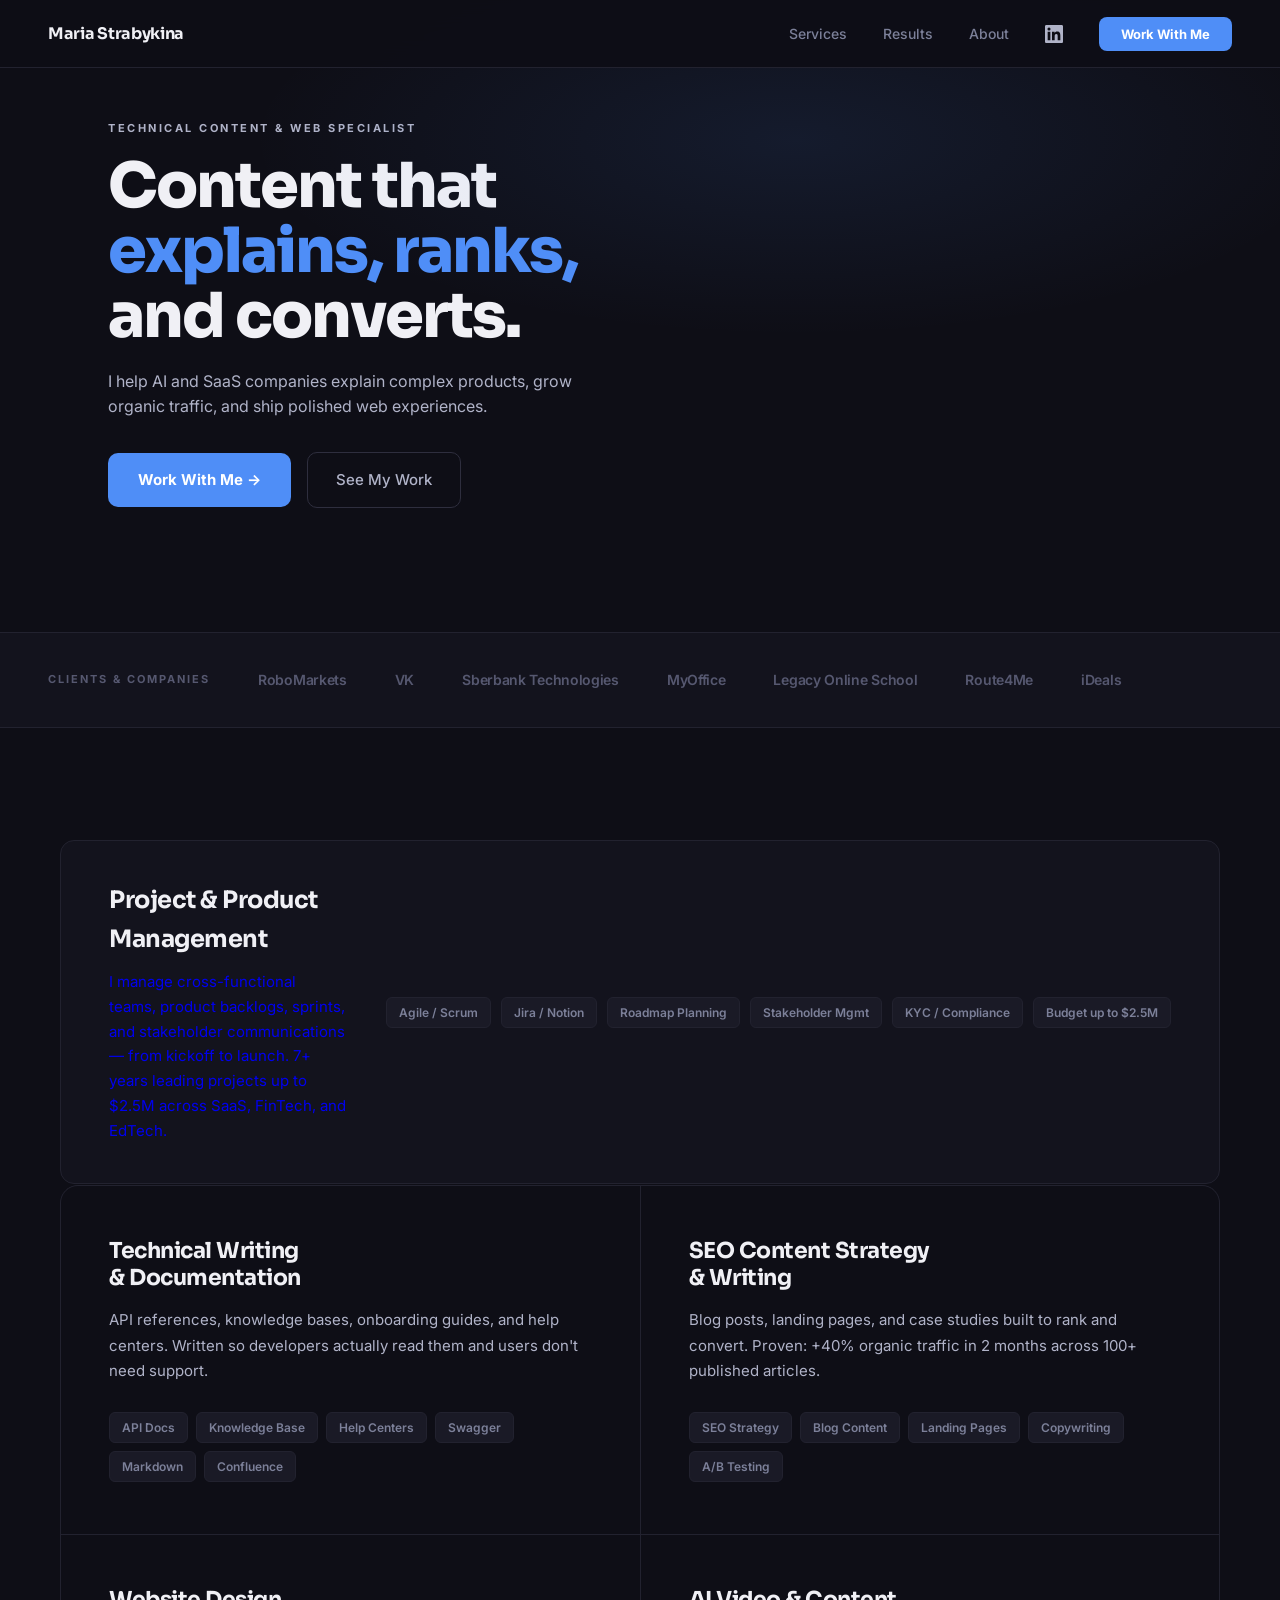
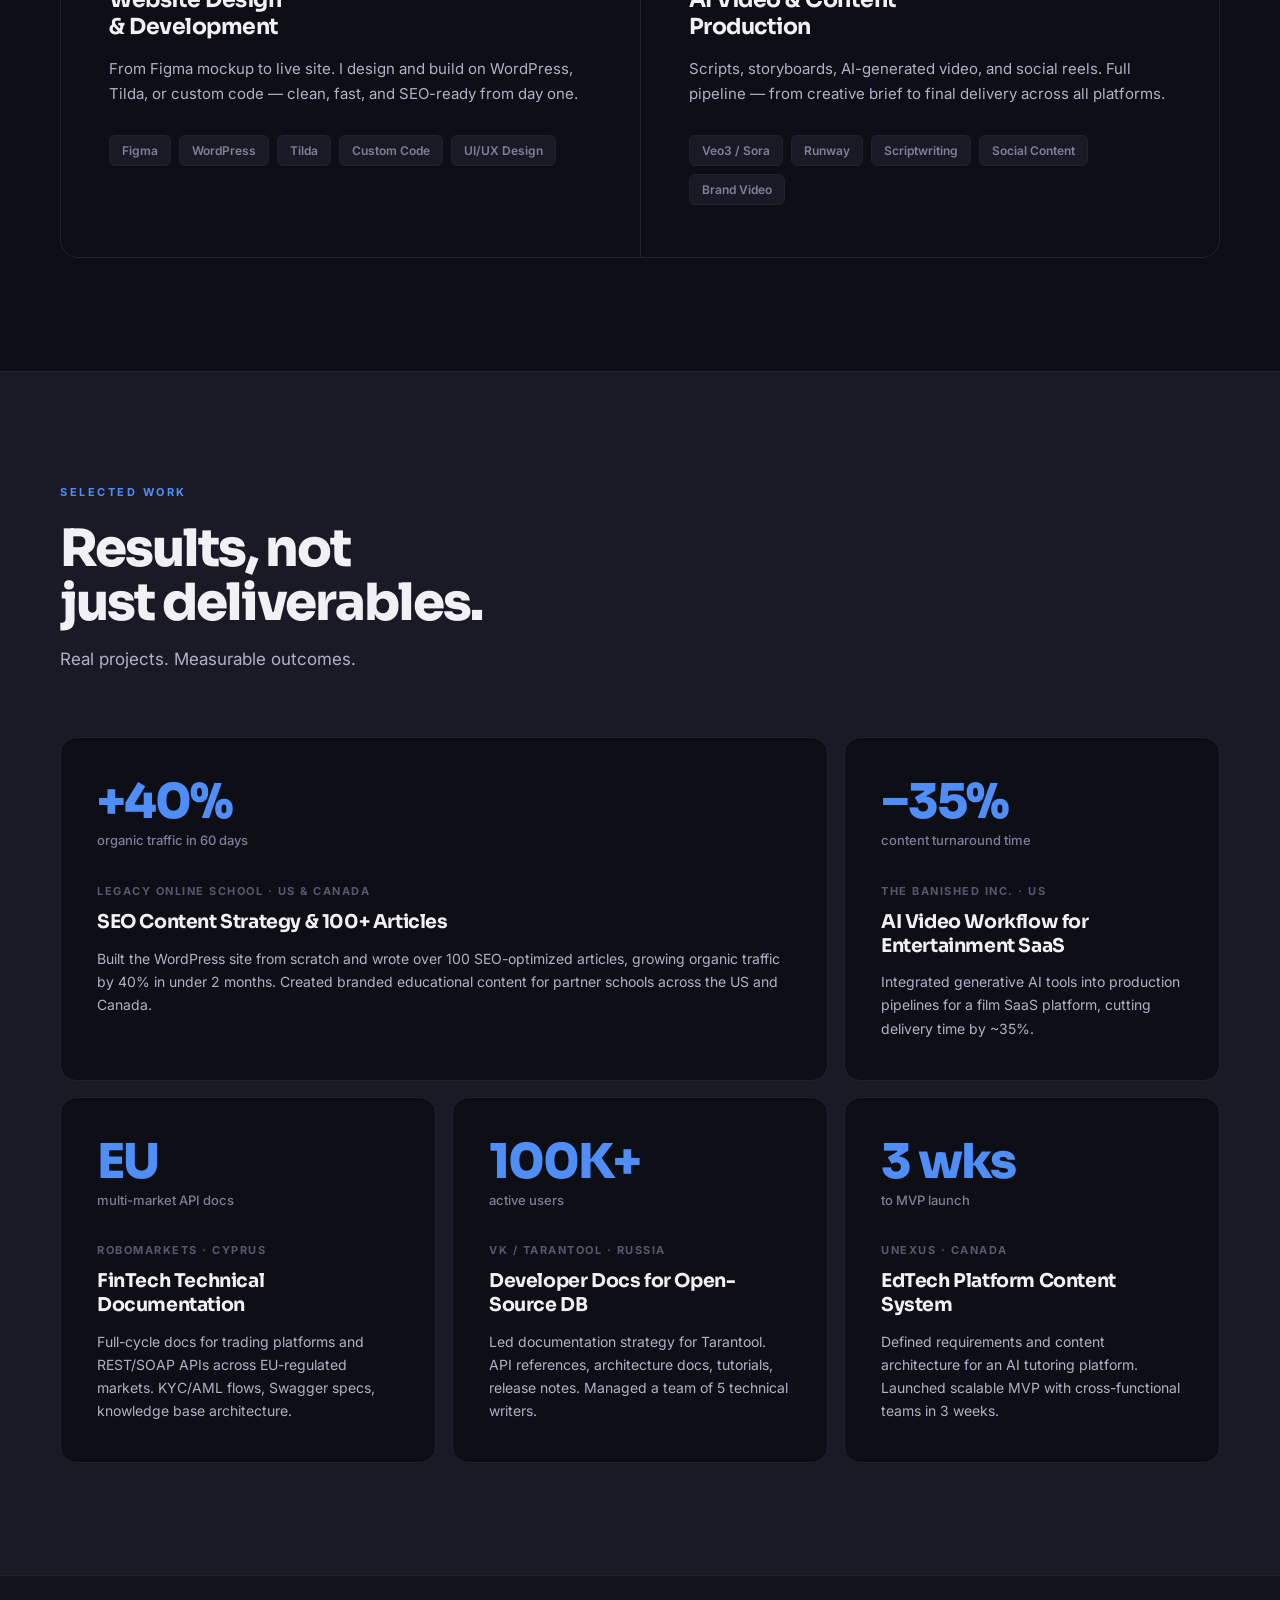
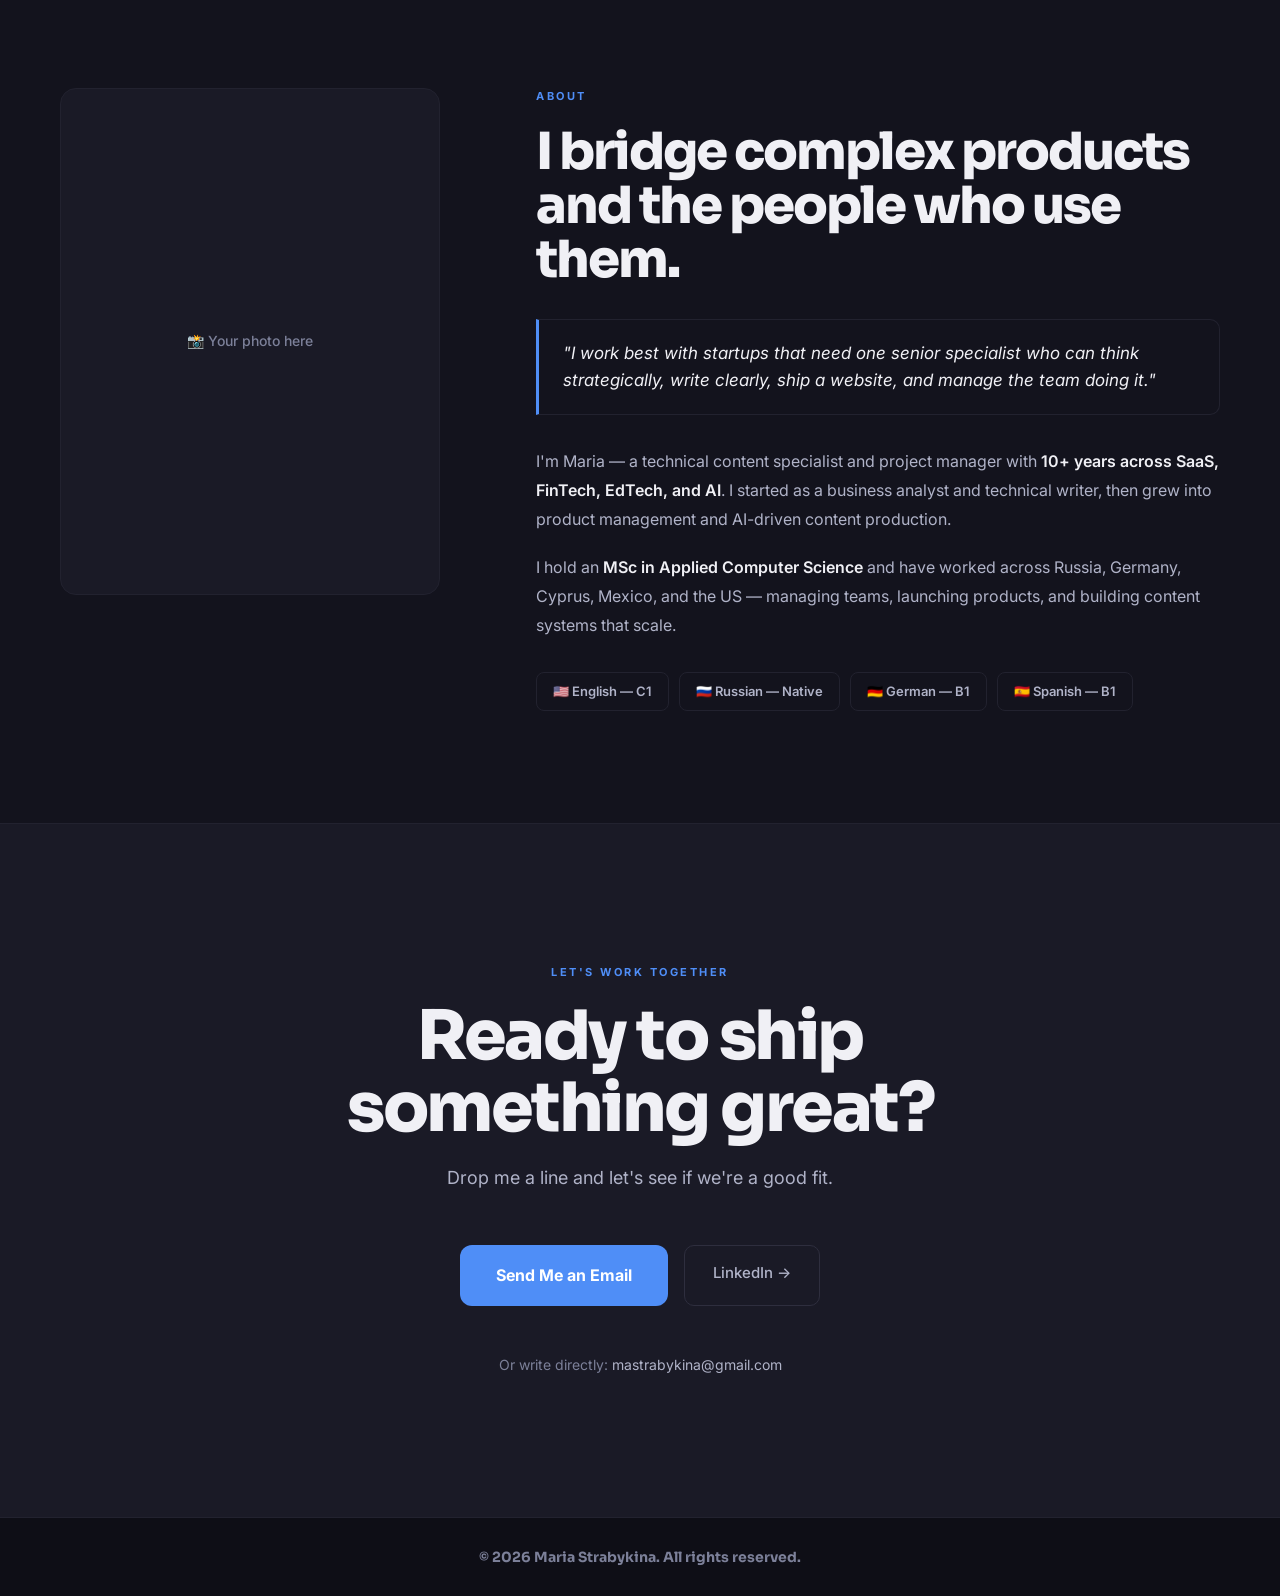
==== commit 799d3352: "Fix hero layout, remove stats, improve text contrast" ====
--- a/index.html
+++ b/index.html
@@ -17,9 +17,9 @@
       --border:  #22222f;
       --border2: #2e2e3e;
       --text:    #f0f0f5;
-      --text2:   #9498b0;
-      --muted:   #606478;
-      --muted2:  #363848;
+      --text2:   #b0b3c8;
+      --muted:   #7c8099;
+      --muted2:  #565870;
       --accent:  #4f8ef7;
       --accent2: #2563eb;
     }
@@ -89,7 +89,7 @@
 
     /* ── HERO ── */
     .hero {
-      padding: 130px 48px 80px;
+      padding: 120px 48px 60px;
       max-width: 1160px;
       margin: 0 auto;
       position: relative;
@@ -105,23 +105,23 @@
     }
 
     .hero-label {
-      font-size: 12px;
+      font-size: 11px;
       font-weight: 700;
       text-transform: uppercase;
       letter-spacing: 2.5px;
-      color: var(--accent);
-      margin-bottom: 28px;
+      color: var(--text2);
+      margin-bottom: 16px;
     }
 
     .hero h1 {
       font-family: 'Sora', sans-serif;
-      font-size: clamp(48px, 6.5vw, 82px);
+      font-size: clamp(36px, 5vw, 62px);
       font-weight: 800;
-      line-height: 1.0;
-      letter-spacing: -3px;
+      line-height: 1.05;
+      letter-spacing: -2px;
       color: var(--text);
-      max-width: 900px;
-      margin-bottom: 32px;
+      max-width: 700px;
+      margin-bottom: 20px;
     }
 
     .hero h1 em {
@@ -130,11 +130,11 @@
     }
 
     .hero-sub {
-      font-size: 19px;
+      font-size: 16px;
       color: var(--text2);
-      max-width: 520px;
-      line-height: 1.65;
-      margin-bottom: 36px;
+      max-width: 480px;
+      line-height: 1.6;
+      margin-bottom: 32px;
       font-weight: 400;
     }
 
@@ -599,32 +599,12 @@
 
 <!-- HERO -->
 <div class="hero">
-  <h1><span style="font-size:0.45em;font-weight:600;letter-spacing:2px;text-transform:uppercase;color:var(--text2);display:block;margin-bottom:16px;">Technical Content & Web Specialist</span><em>Explains, ranks,</em><br>and converts.</h1>
-
+  <p class="hero-label">Technical Content & Web Specialist</p>
+  <h1>Content that<br><em>explains, ranks,</em><br>and converts.</h1>
   <p class="hero-sub">I help AI and SaaS companies explain complex products, grow organic traffic, and ship polished web experiences.</p>
-
   <div class="hero-actions">
     <a href="#contact" class="btn-primary">Work With Me →</a>
     <a href="#work" class="btn-outline">See My Work</a>
-  </div>
-
-  <div class="hero-stats">
-    <div class="stat-item">
-      <div class="stat-number">+40%</div>
-      <div class="stat-label">Organic traffic<br>in 60 days</div>
-    </div>
-    <div class="stat-item">
-      <div class="stat-number">10+</div>
-      <div class="stat-label">Years across SaaS,<br>FinTech & EdTech</div>
-    </div>
-    <div class="stat-item">
-      <div class="stat-number">100+</div>
-      <div class="stat-label">SEO articles<br>shipped</div>
-    </div>
-    <div class="stat-item">
-      <div class="stat-number">−35%</div>
-      <div class="stat-label">Content turnaround<br>with AI workflows</div>
-    </div>
   </div>
 </div>
 
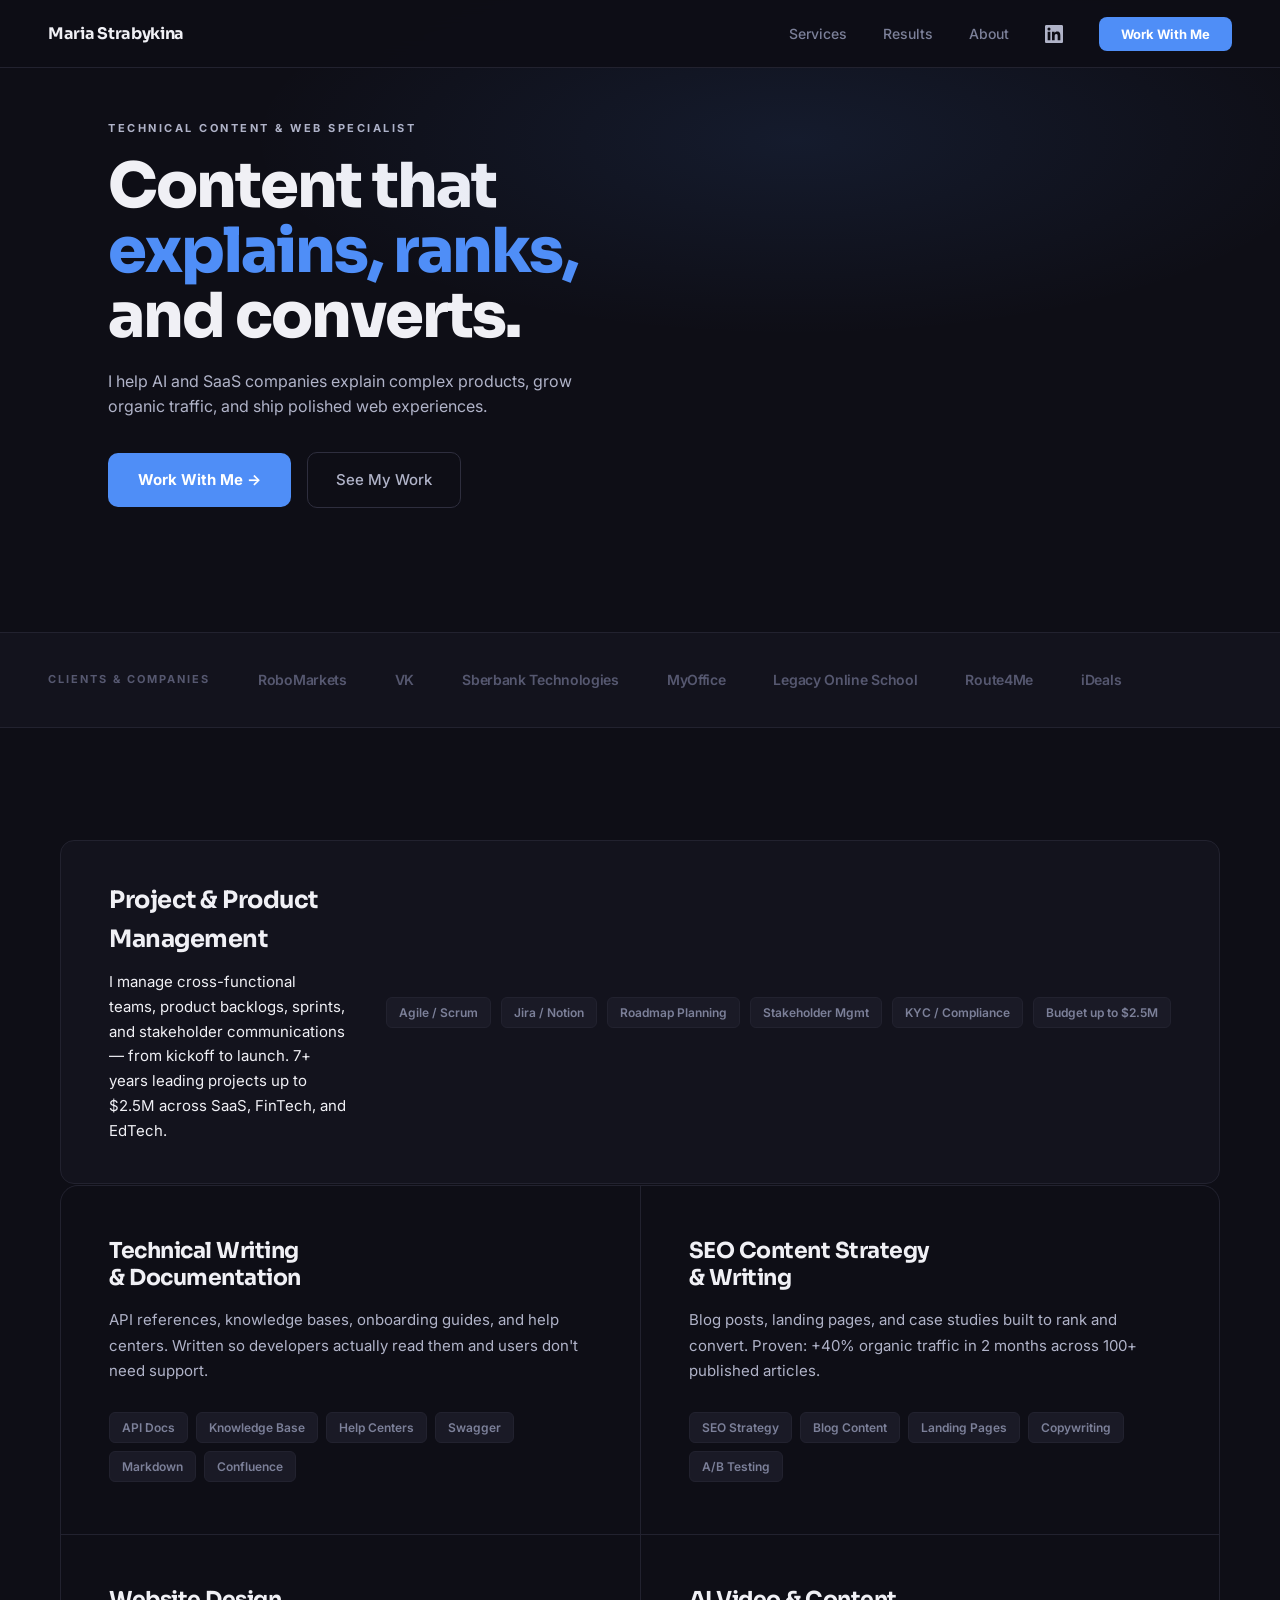
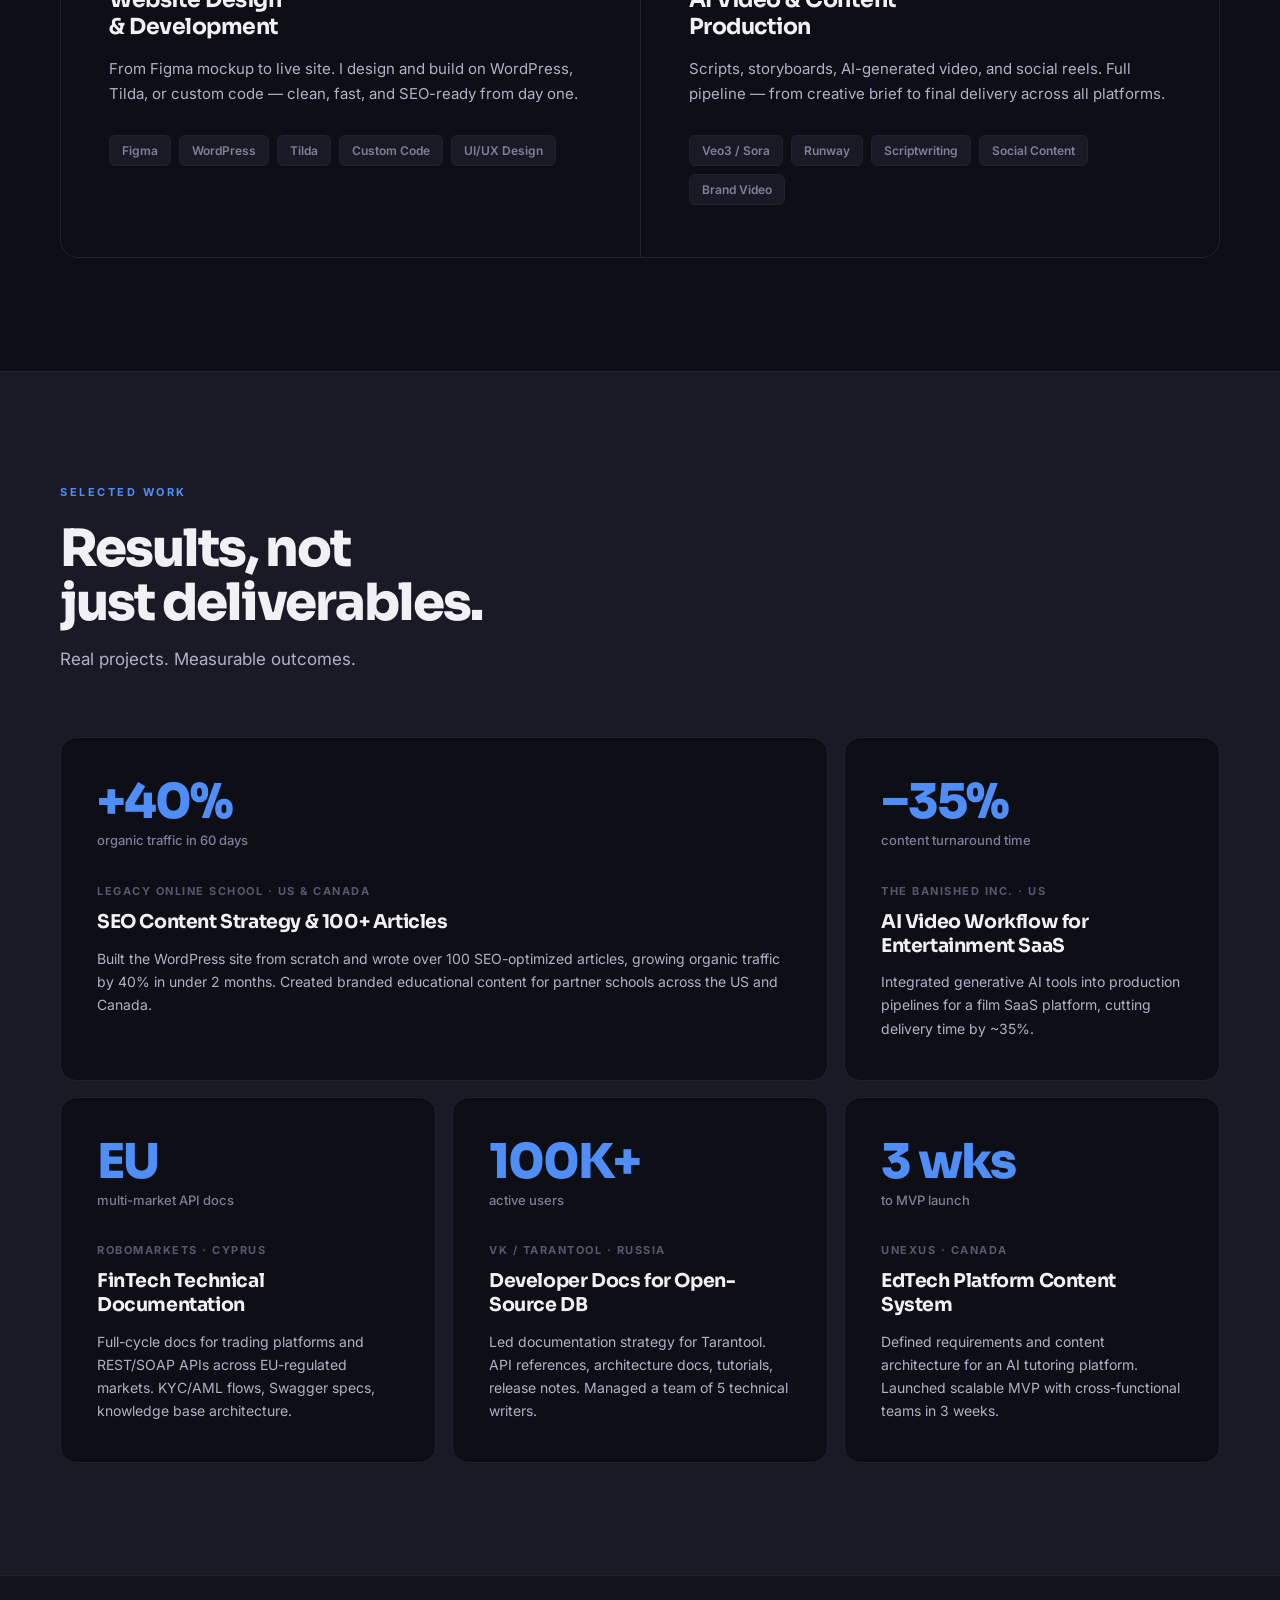
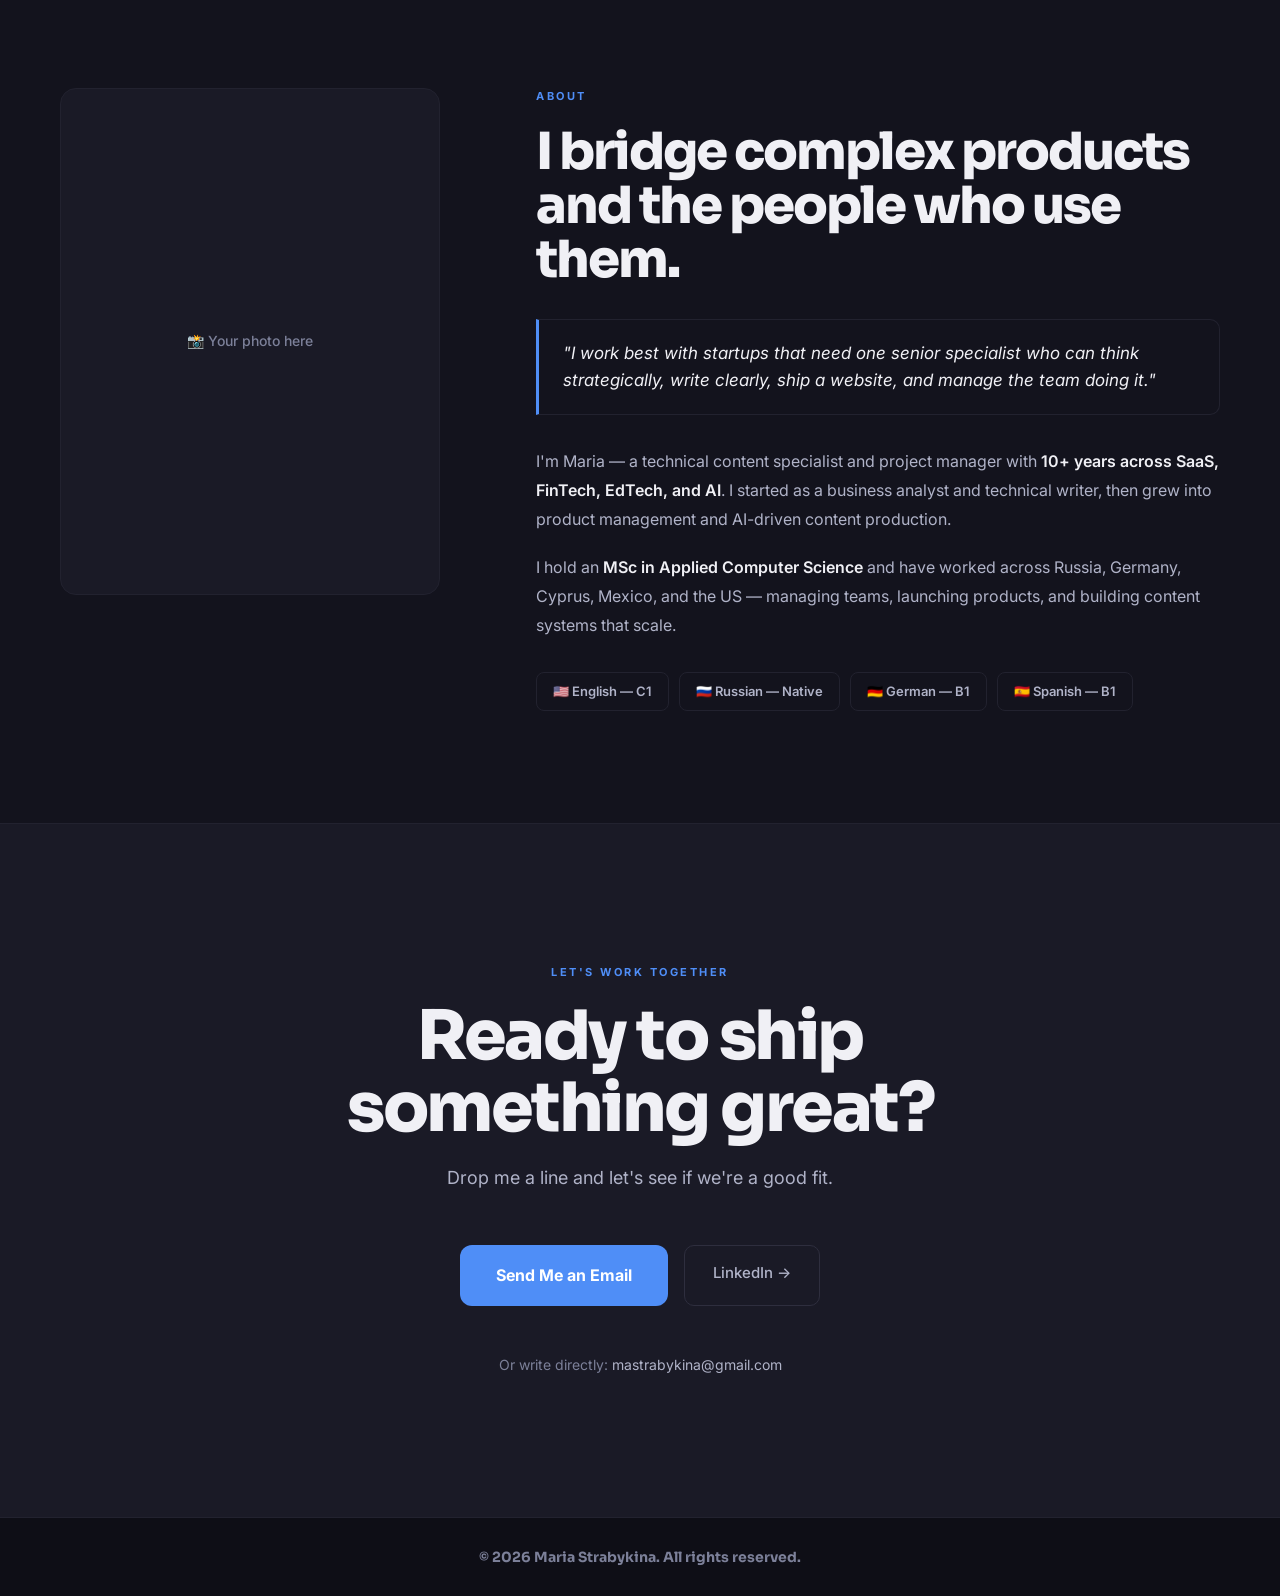
==== commit 26a92110: "Fix blue link color on service cards" ====
--- a/index.html
+++ b/index.html
@@ -25,6 +25,7 @@
     }
 
     html { scroll-behavior: smooth; }
+    a { color: inherit; }
 
     body {
       font-family: 'Inter', sans-serif;
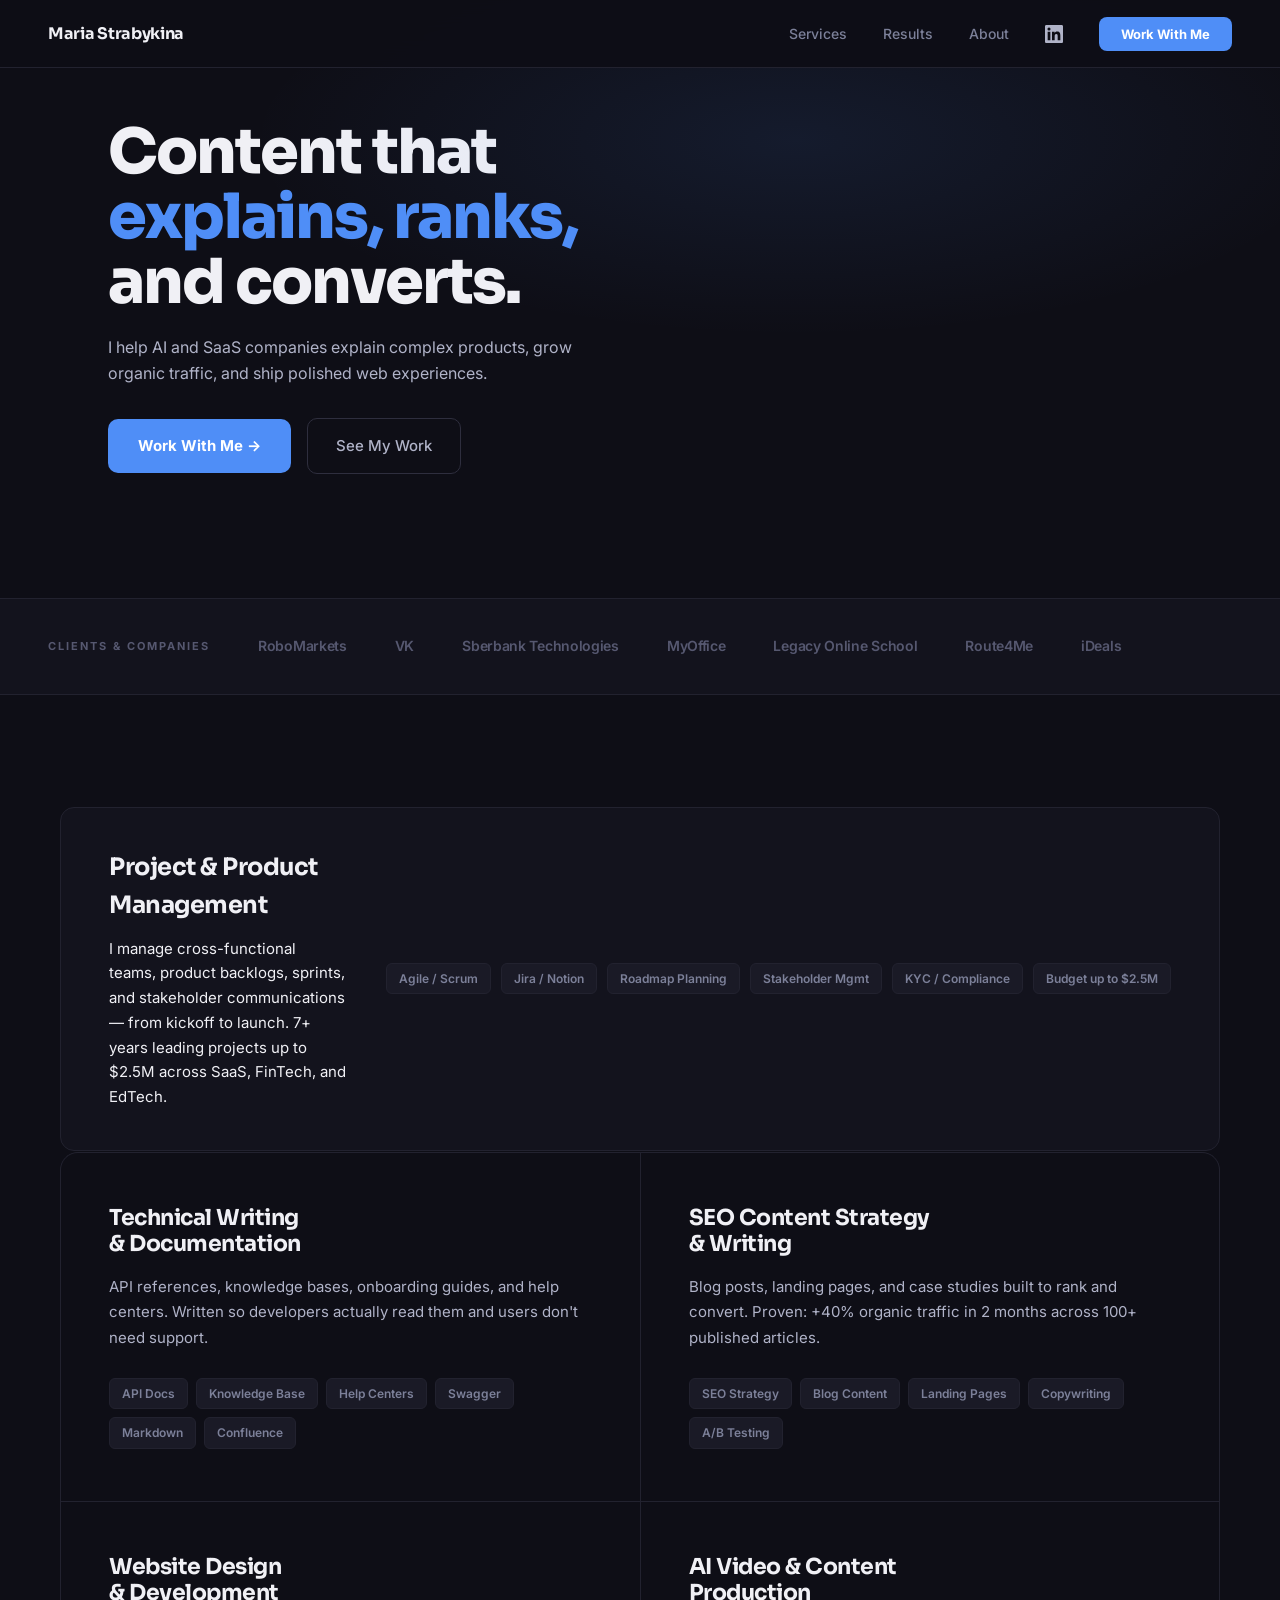
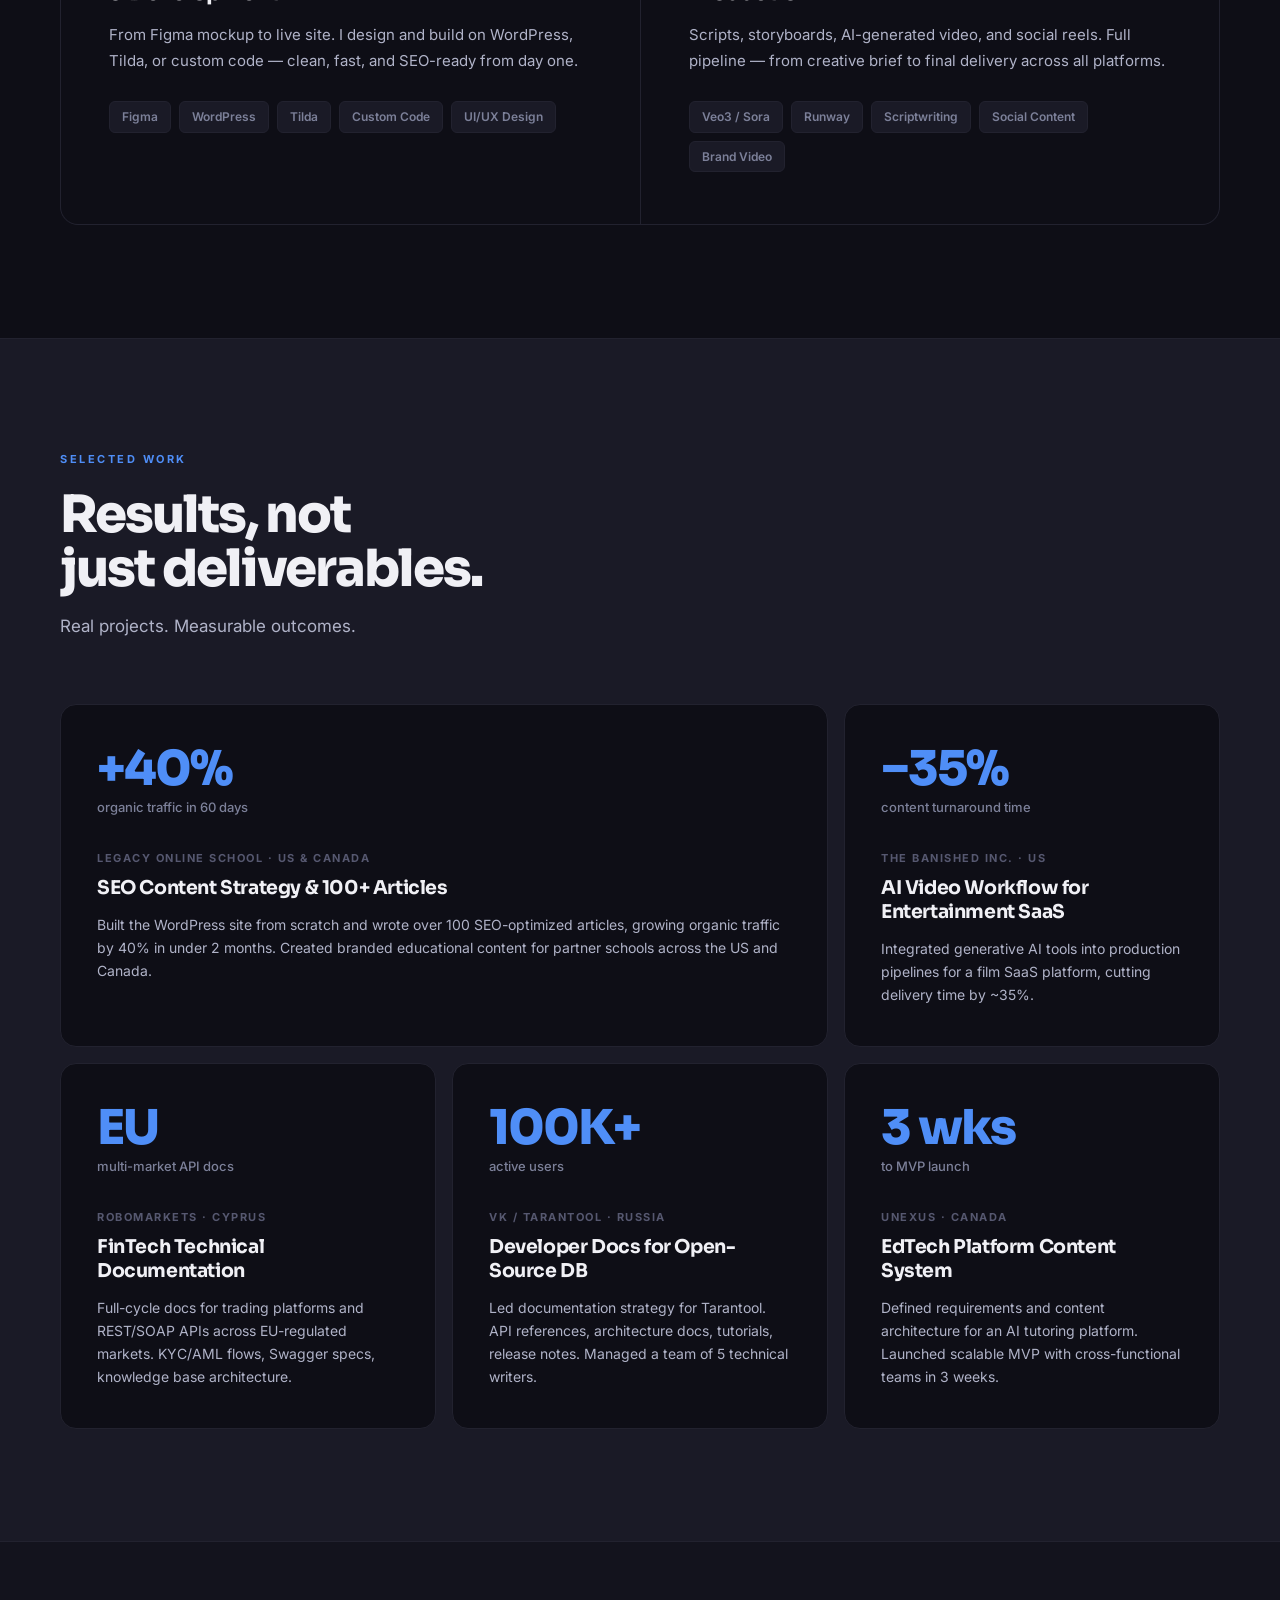
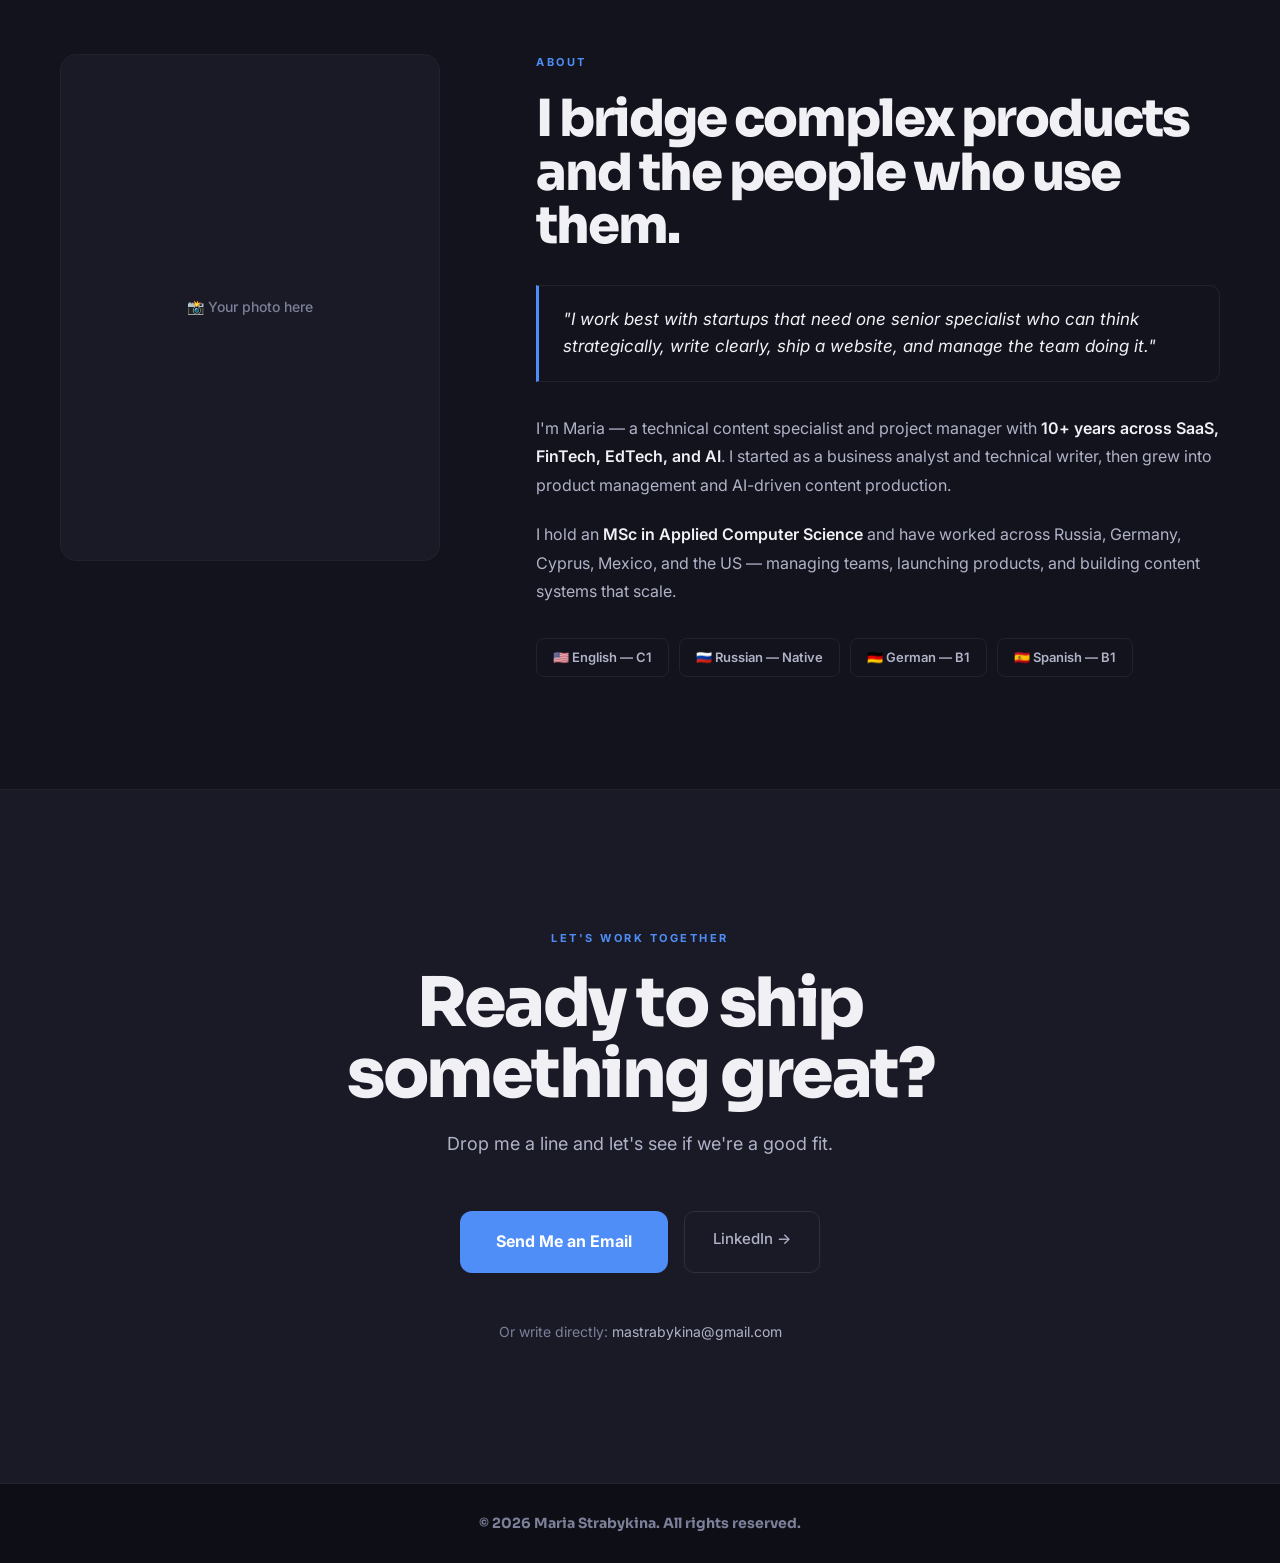
==== commit 0335eac5: "Remove hero label" ====
--- a/index.html
+++ b/index.html
@@ -600,7 +600,6 @@
 
 <!-- HERO -->
 <div class="hero">
-  <p class="hero-label">Technical Content & Web Specialist</p>
   <h1>Content that<br><em>explains, ranks,</em><br>and converts.</h1>
   <p class="hero-sub">I help AI and SaaS companies explain complex products, grow organic traffic, and ship polished web experiences.</p>
   <div class="hero-actions">
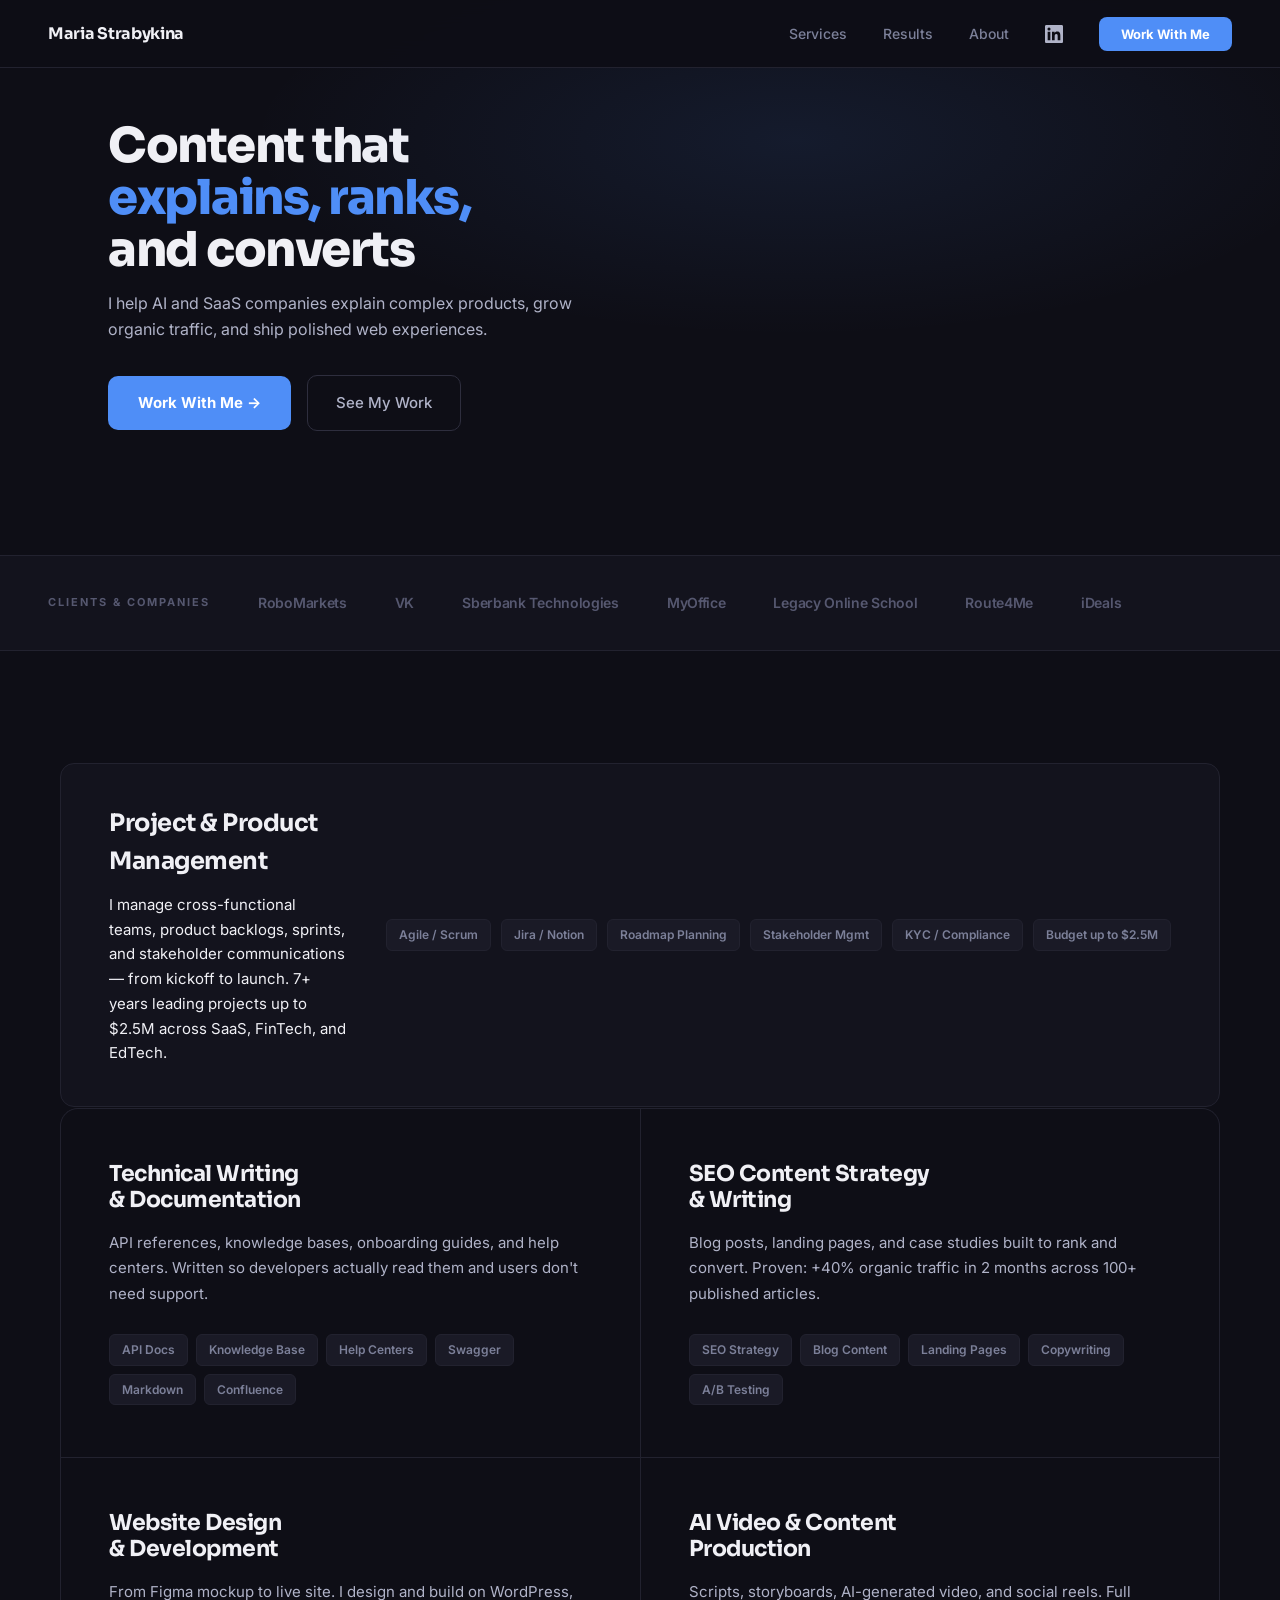
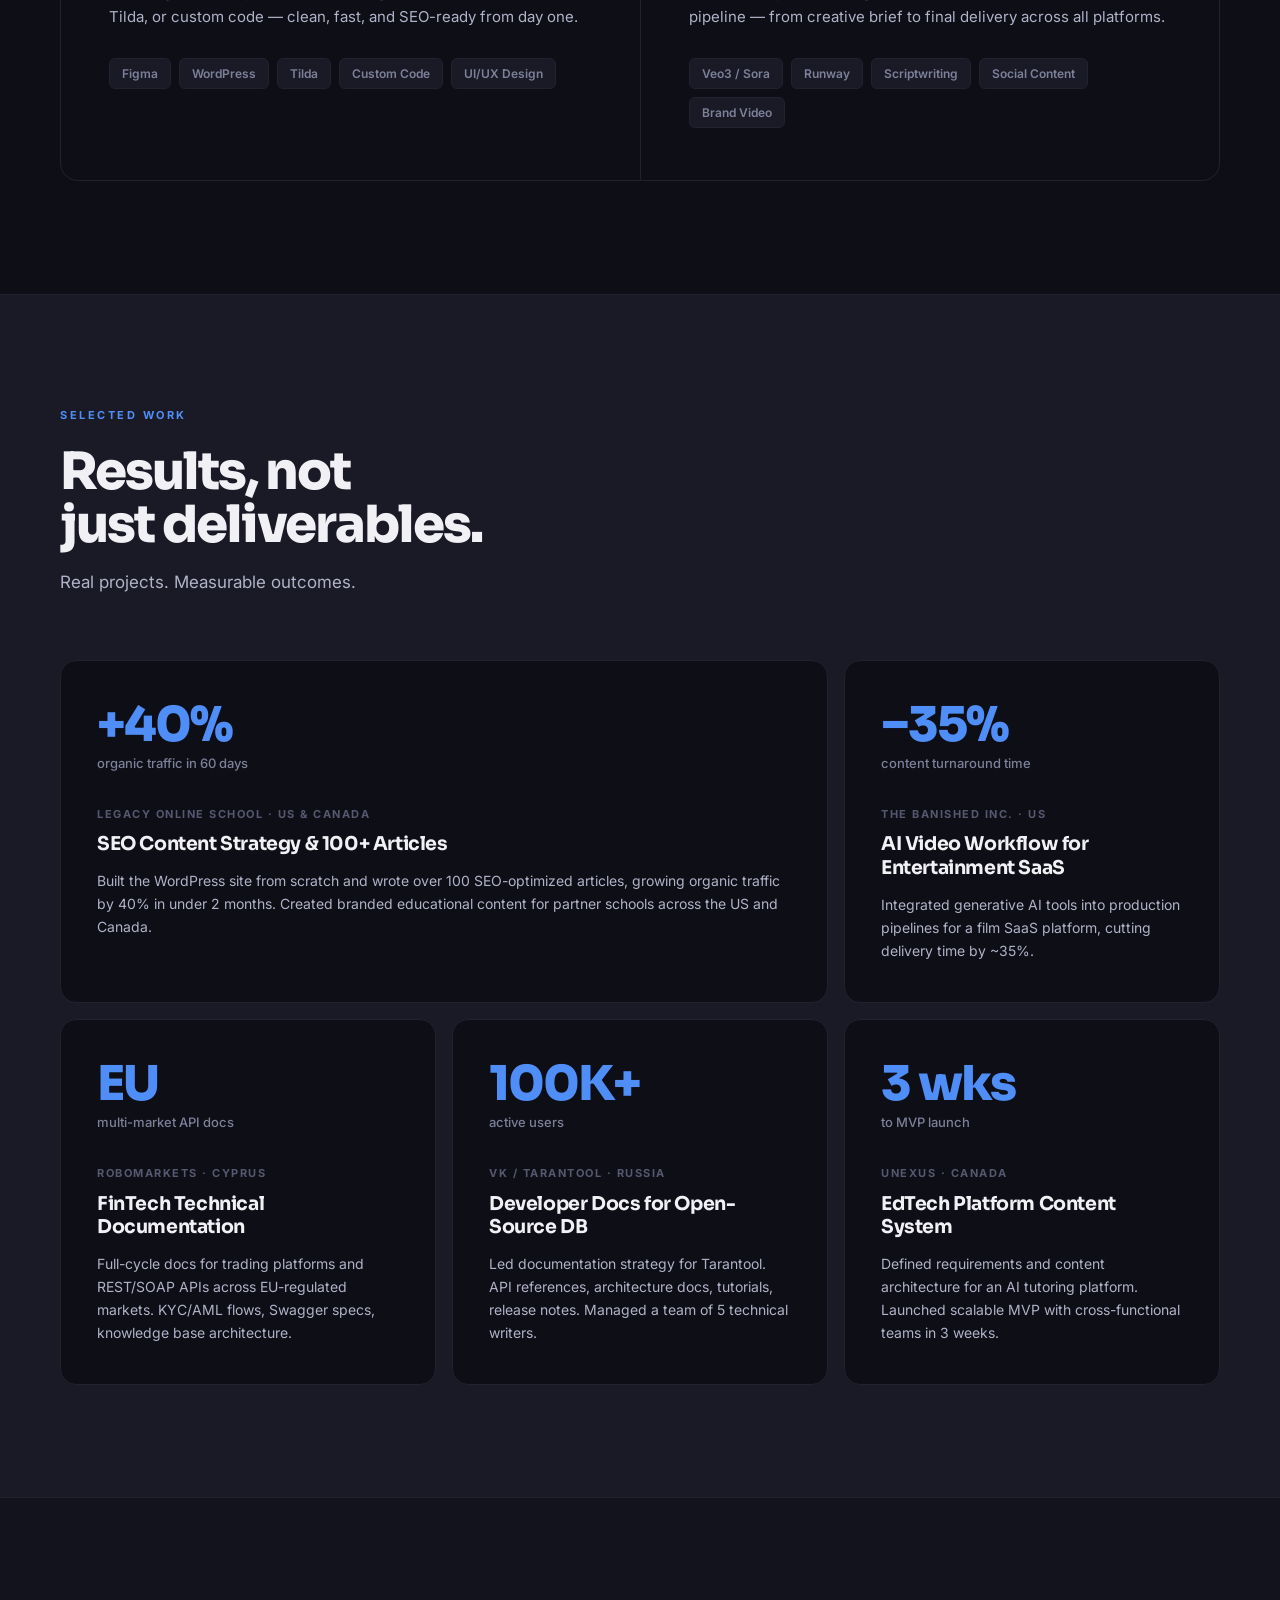
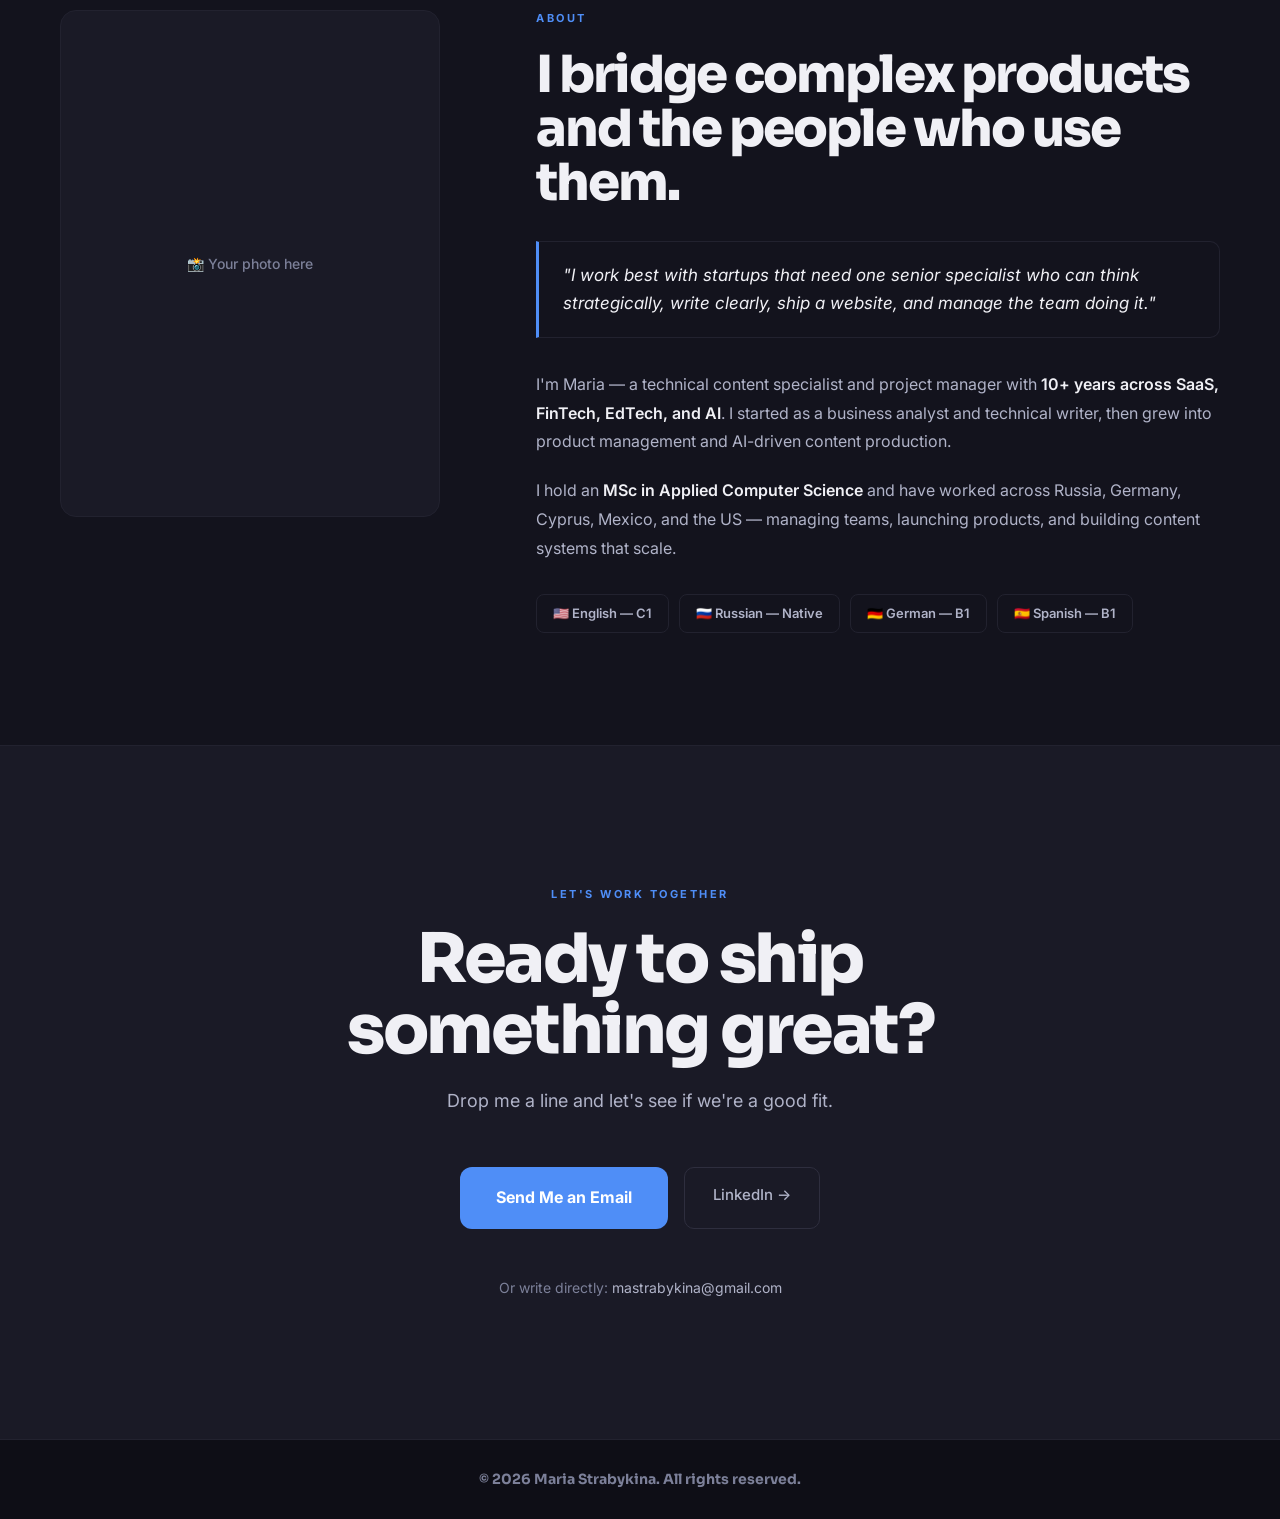
==== commit 10cf9b1a: "Compact hero h1, remove period" ====
--- a/index.html
+++ b/index.html
@@ -116,13 +116,13 @@
 
     .hero h1 {
       font-family: 'Sora', sans-serif;
-      font-size: clamp(36px, 5vw, 62px);
+      font-size: clamp(28px, 3.8vw, 48px);
       font-weight: 800;
-      line-height: 1.05;
-      letter-spacing: -2px;
+      line-height: 1.08;
+      letter-spacing: -1.5px;
       color: var(--text);
-      max-width: 700px;
-      margin-bottom: 20px;
+      max-width: 560px;
+      margin-bottom: 16px;
     }
 
     .hero h1 em {
@@ -600,7 +600,7 @@
 
 <!-- HERO -->
 <div class="hero">
-  <h1>Content that<br><em>explains, ranks,</em><br>and converts.</h1>
+  <h1>Content that<br><em>explains, ranks,</em><br>and converts</h1>
   <p class="hero-sub">I help AI and SaaS companies explain complex products, grow organic traffic, and ship polished web experiences.</p>
   <div class="hero-actions">
     <a href="#contact" class="btn-primary">Work With Me →</a>
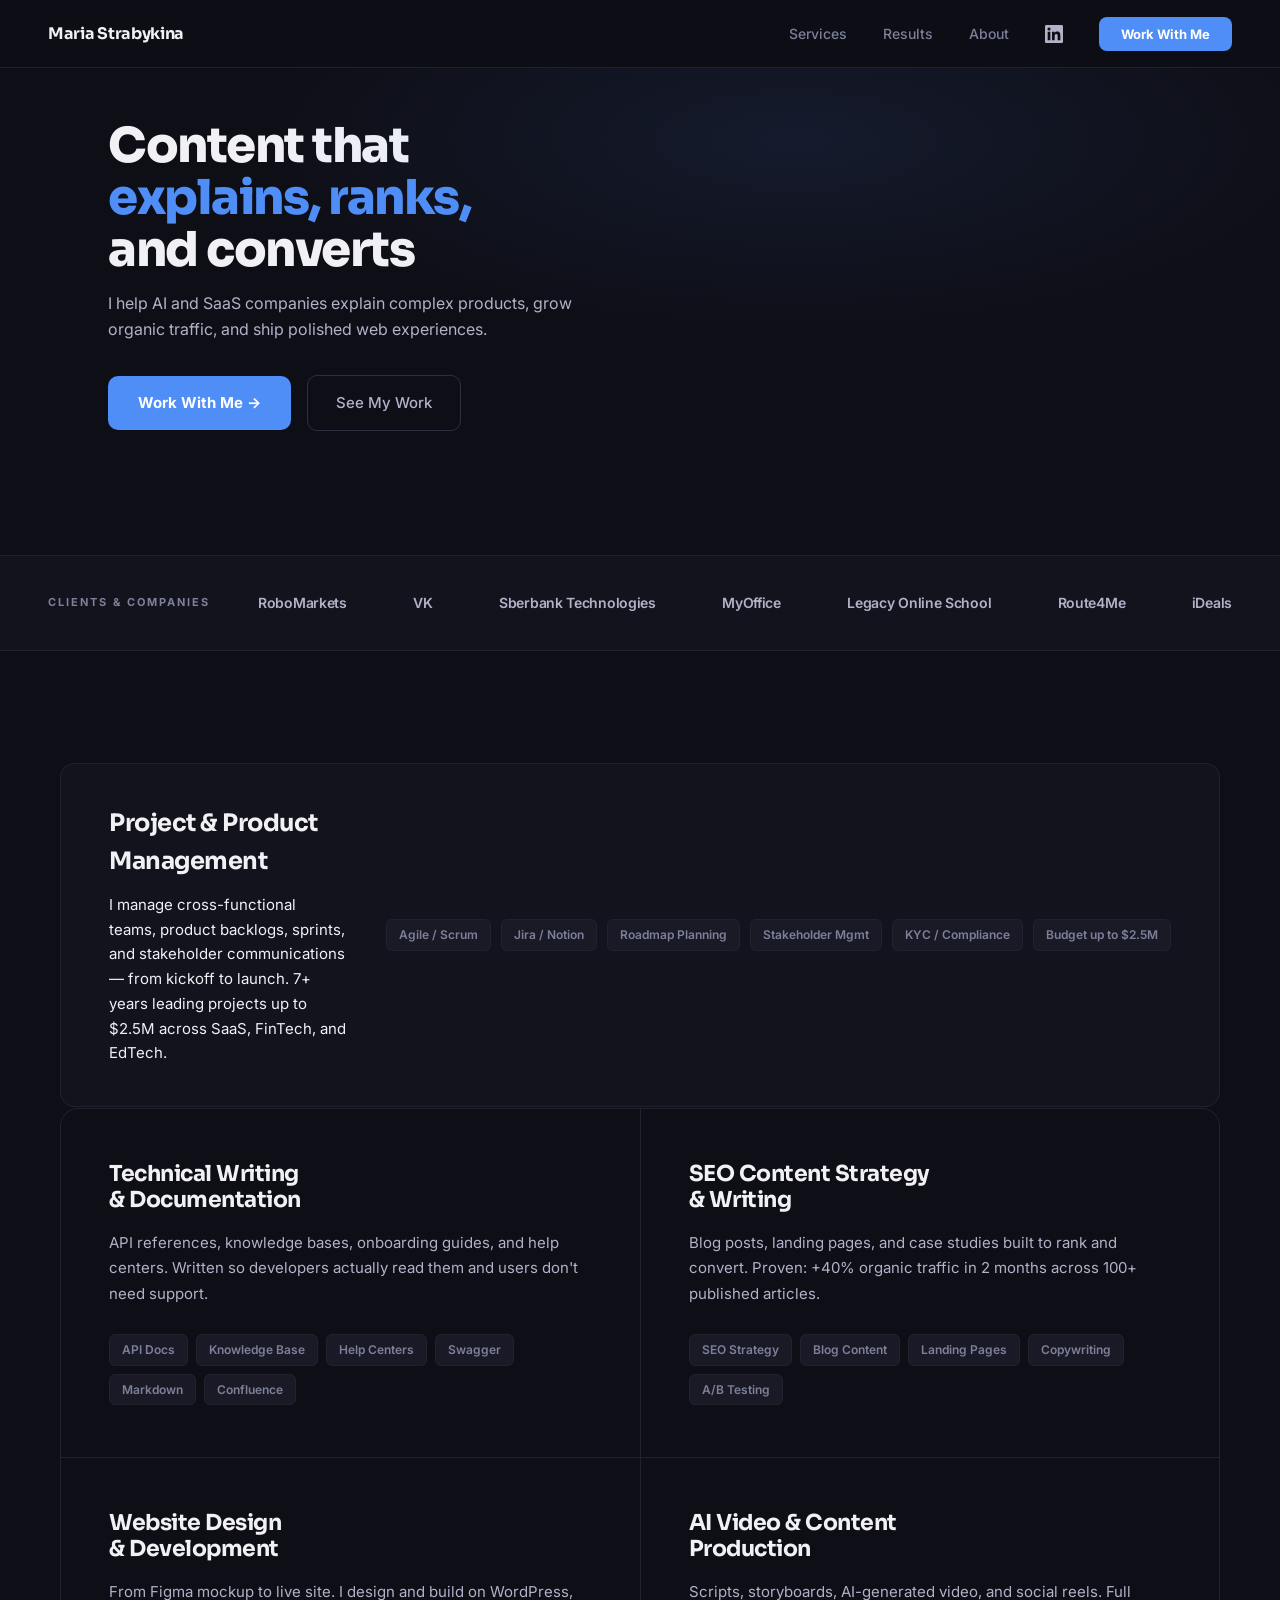
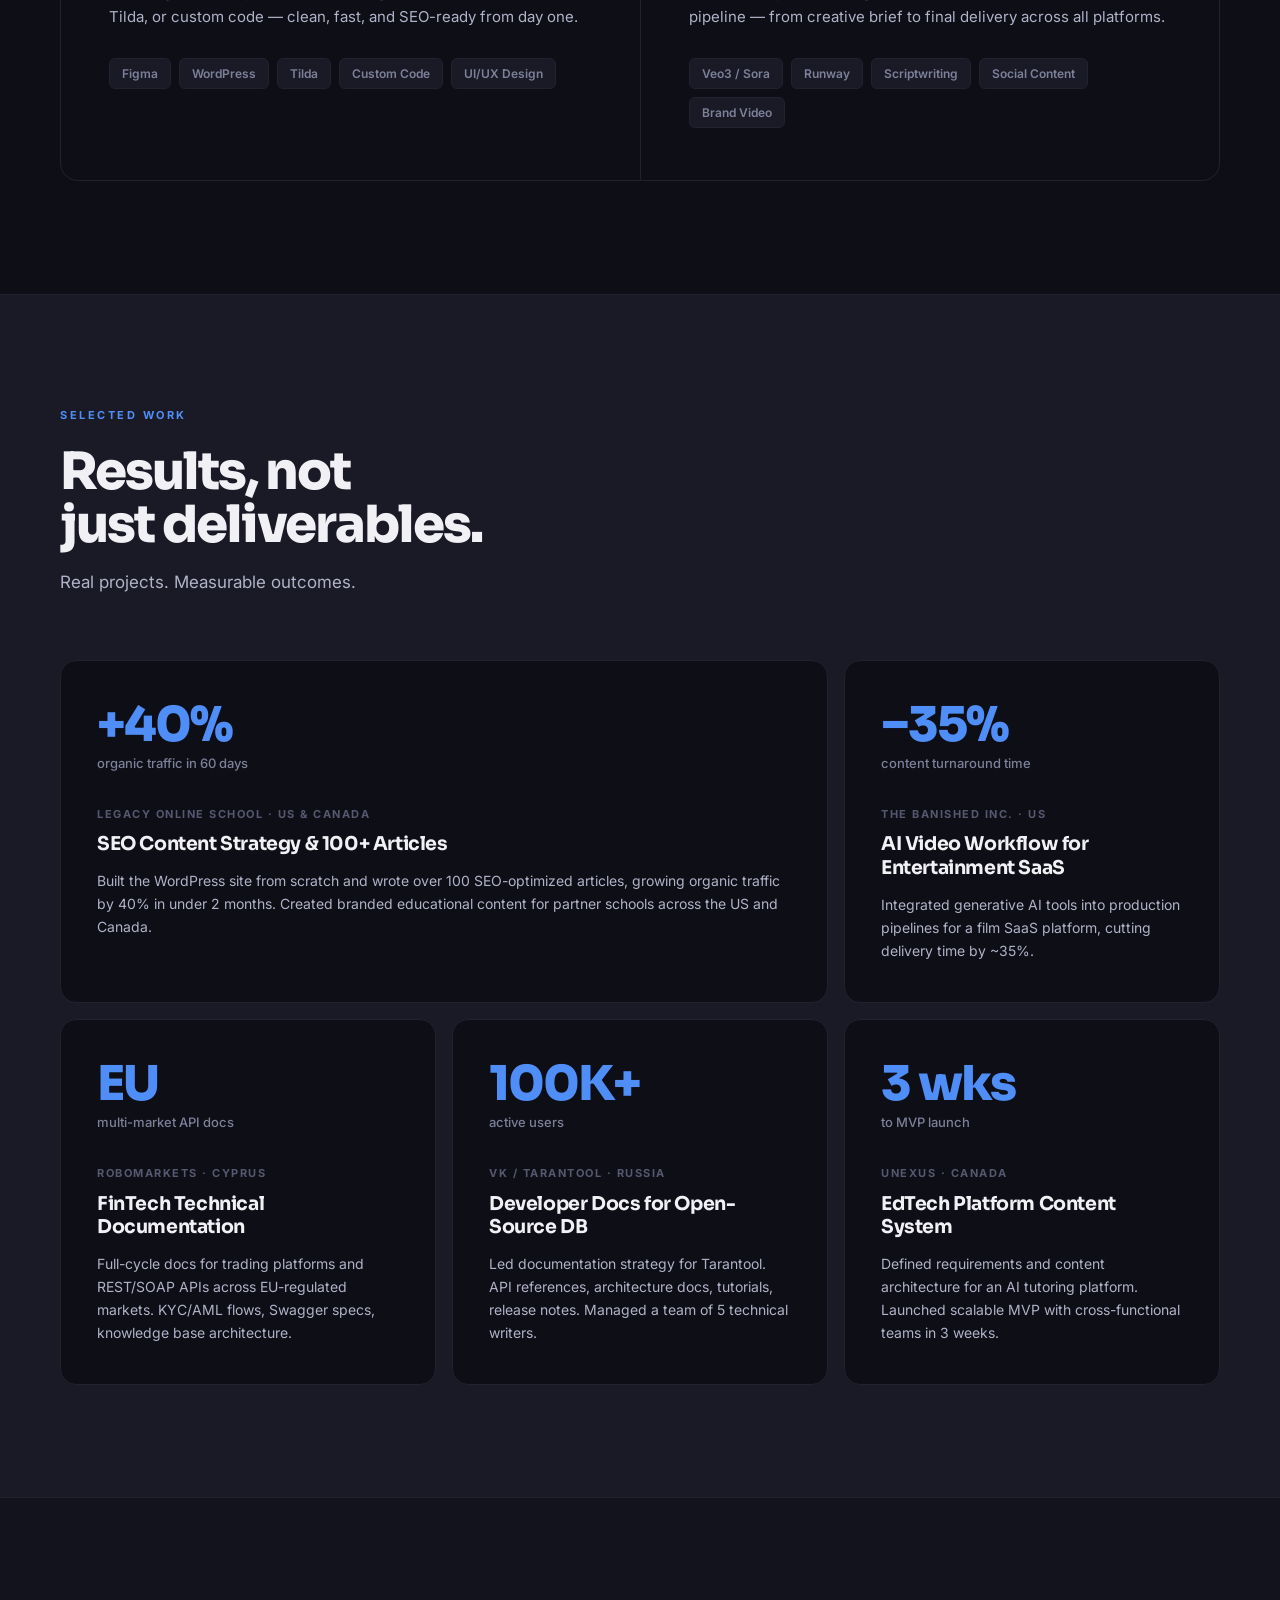
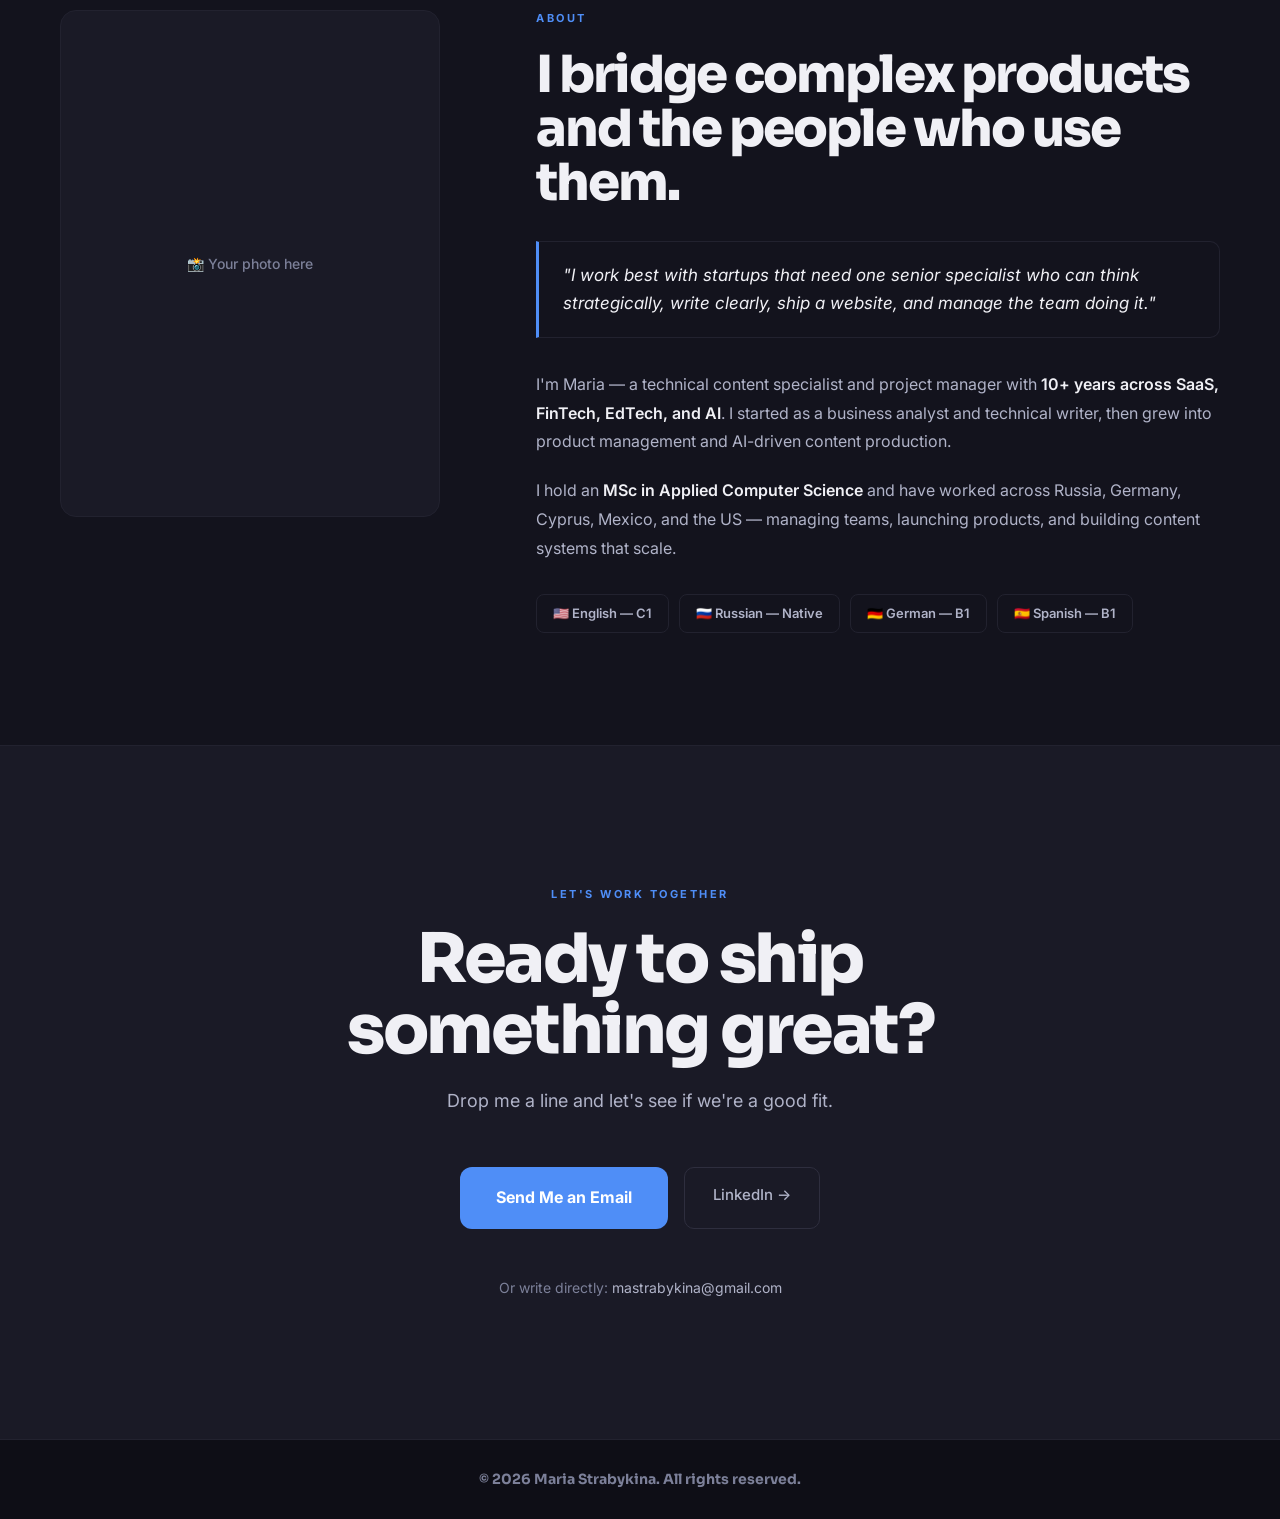
==== commit 048747f8: "Fix logos section: readable color, even spacing" ====
--- a/index.html
+++ b/index.html
@@ -225,7 +225,7 @@
     .logos-label {
       font-size: 11px;
       font-weight: 700;
-      color: var(--muted2);
+      color: var(--muted);
       text-transform: uppercase;
       letter-spacing: 2px;
       white-space: nowrap;
@@ -234,20 +234,23 @@
 
     .logos-row {
       display: flex;
-      gap: 48px;
+      gap: 0;
       align-items: center;
       flex-wrap: wrap;
+      flex: 1;
+      justify-content: space-between;
     }
 
     .logo-pill {
       font-size: 14px;
       font-weight: 600;
-      color: var(--muted2);
+      color: var(--text2);
       letter-spacing: -0.3px;
       transition: color 0.2s;
-    }
-
-    .logo-pill:hover { color: var(--muted); }
+      text-align: center;
+    }
+
+    .logo-pill:hover { color: var(--text); }
 
     /* ── SECTION COMMONS ── */
     section { padding: 112px 48px; }
